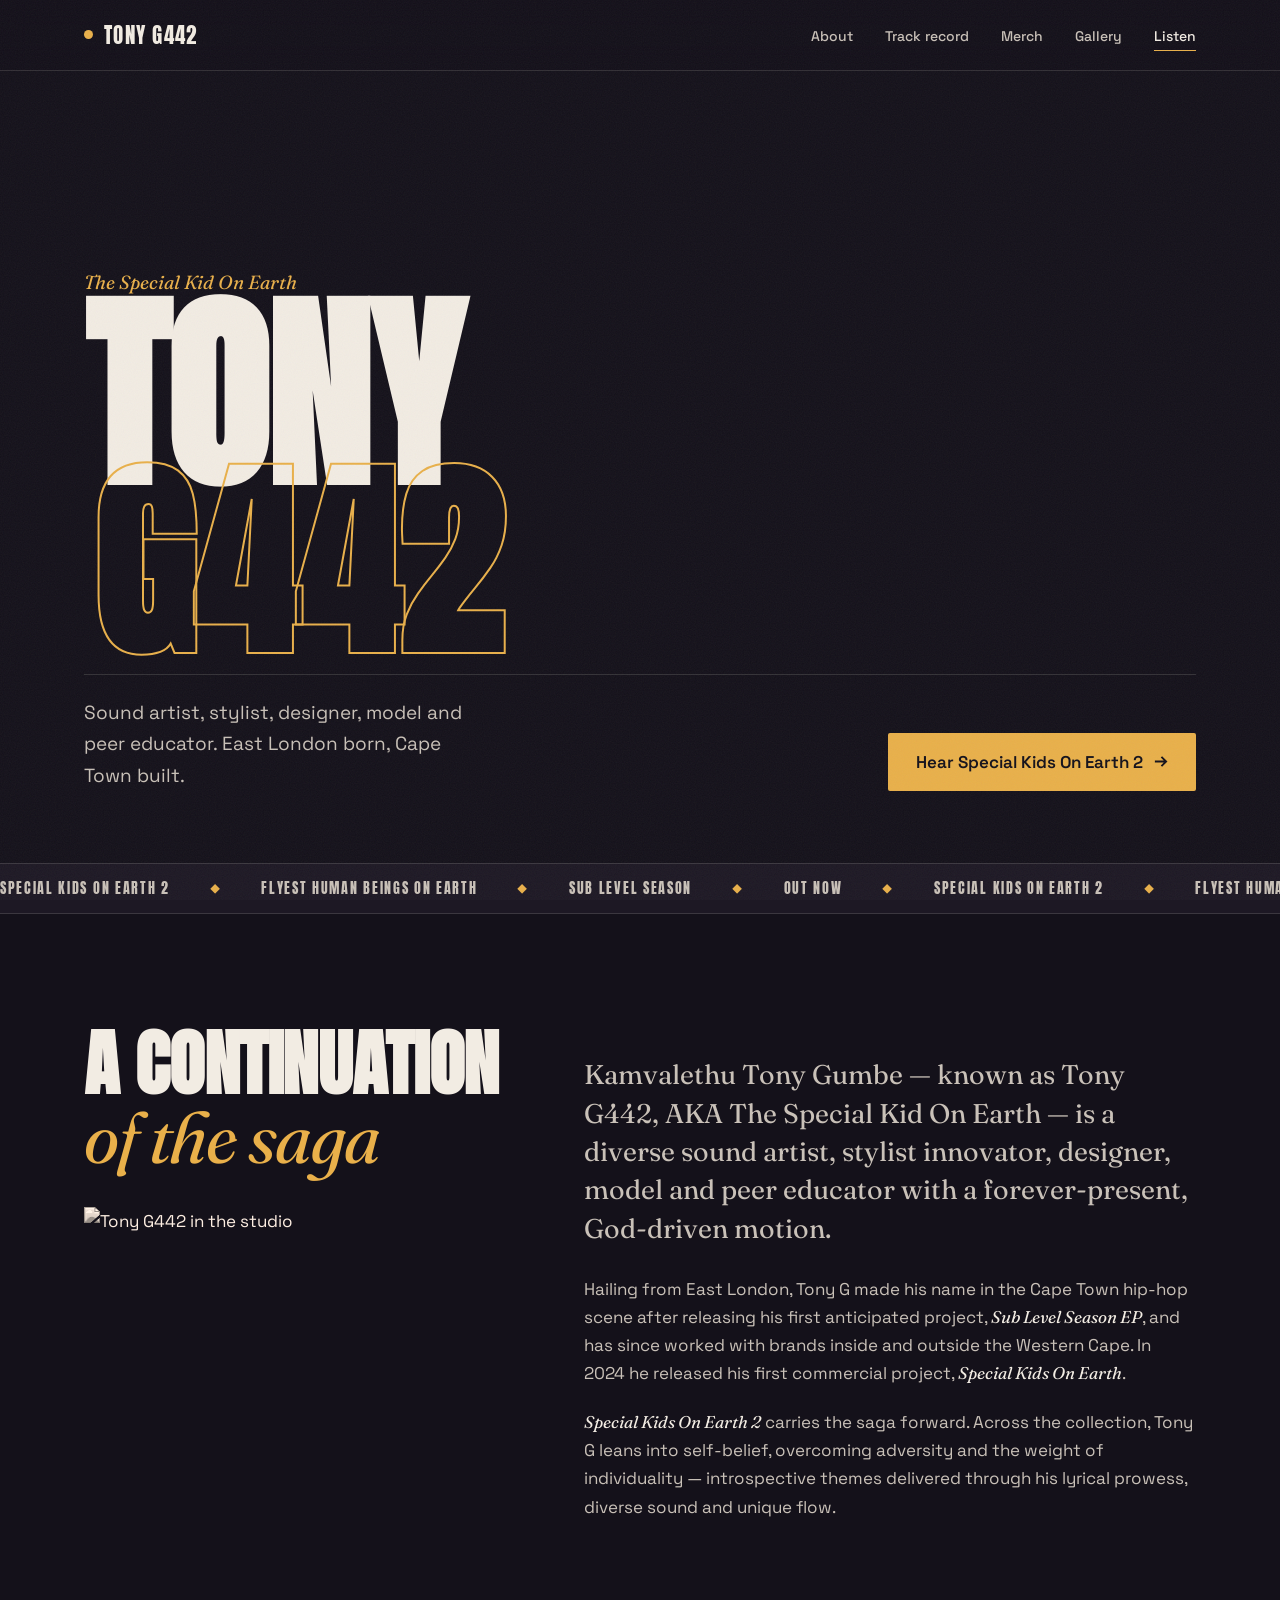
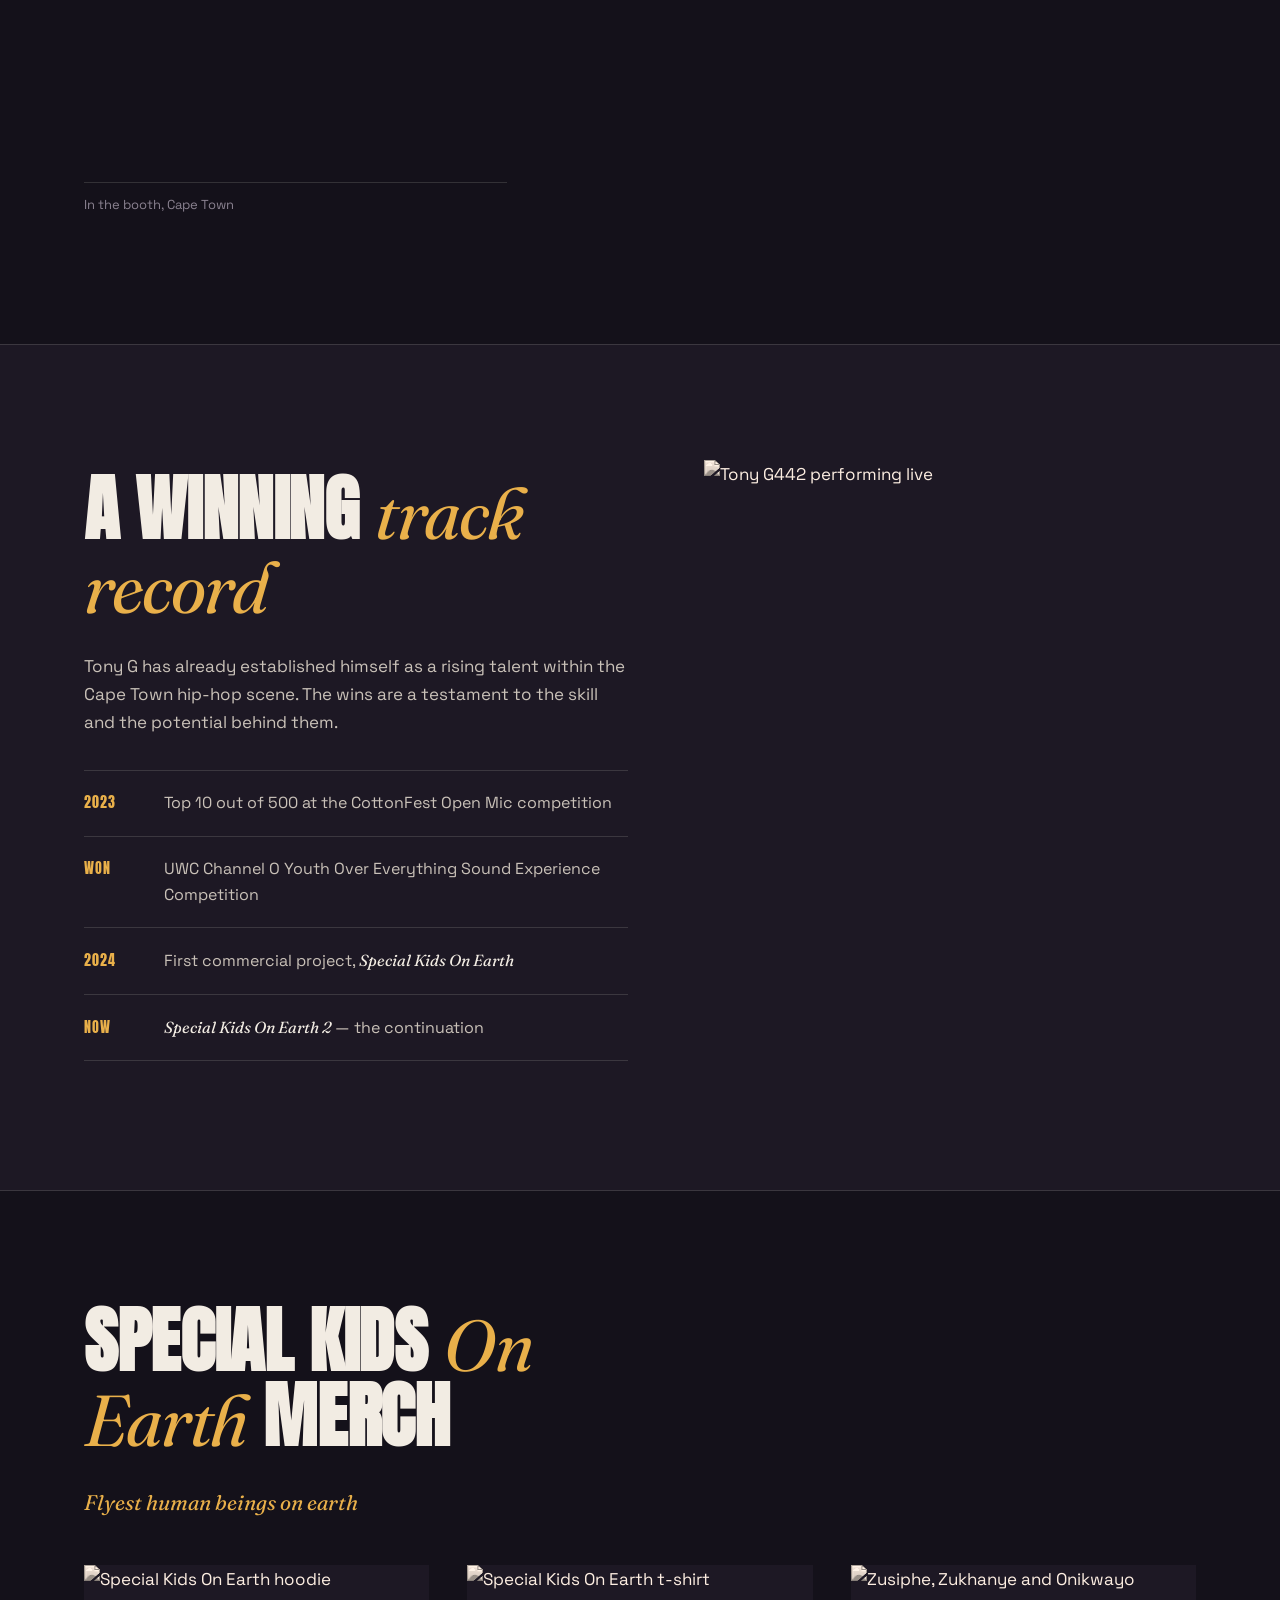
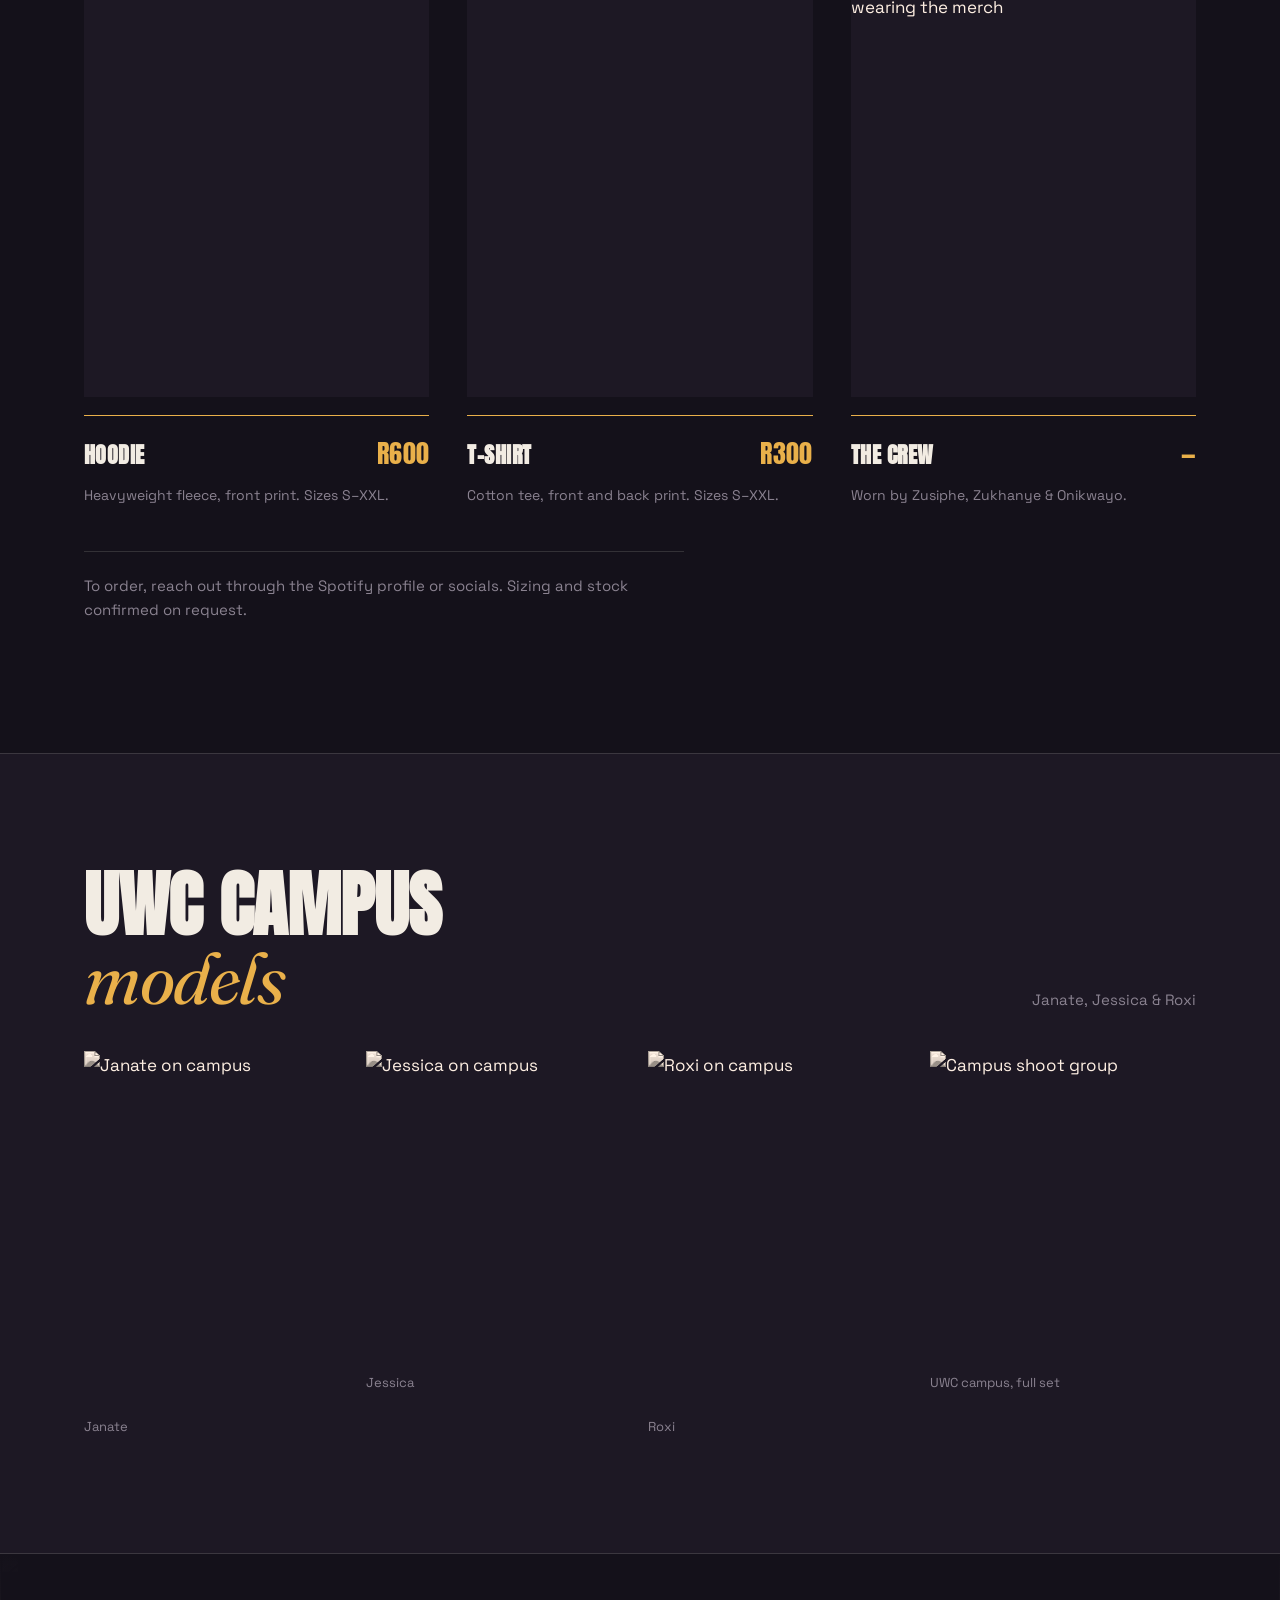
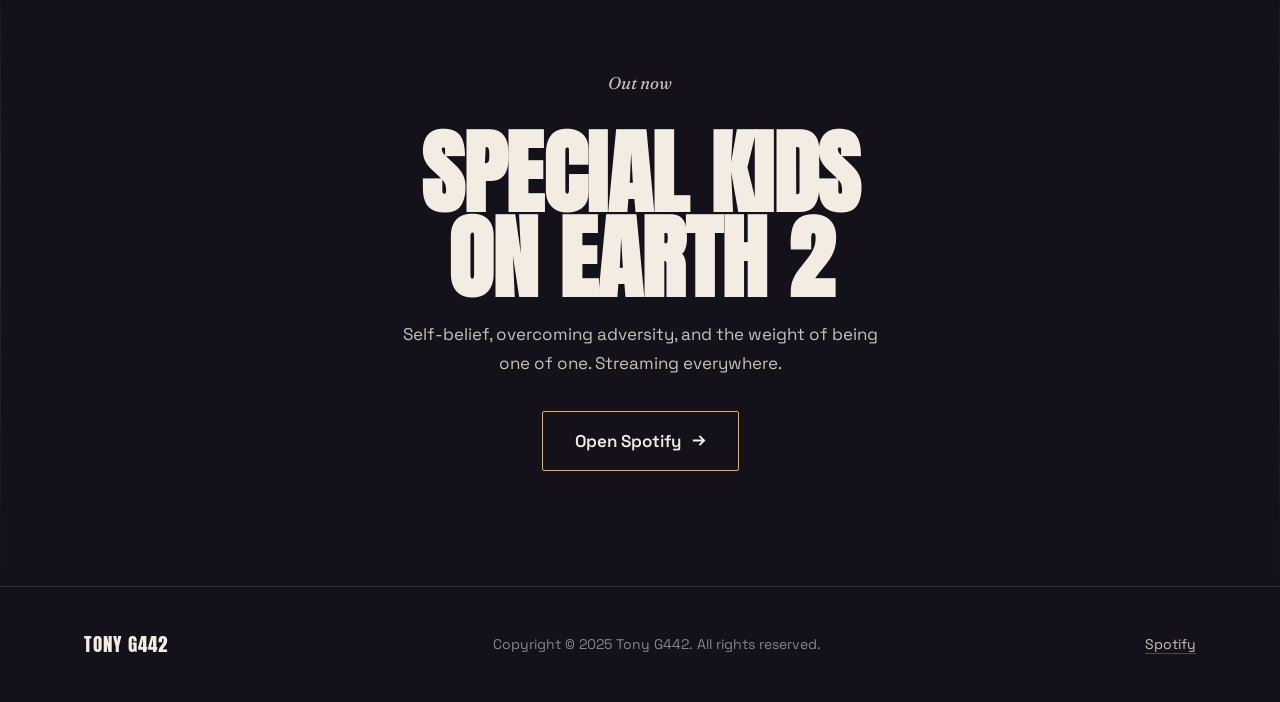
==== tony-g442-v2.html @ f541ff39 "first-version" ====
<!DOCTYPE html>
<html lang="en">
<head>
<meta charset="utf-8">
<meta name="viewport" content="width=device-width, initial-scale=1">
<title>Tony G442 — The Special Kid On Earth</title>
<meta name="description" content="Kamvalethu Tony Gumbe, known as Tony G442, is a South African sound artist, stylist, designer, model and peer educator. Special Kids On Earth 2 is out now.">
<meta property="og:title" content="Tony G442">
<meta property="og:type" content="website">
<meta property="og:description" content="South African rising star Tony G442 drops Special Kids On Earth 2 — the continuation of the saga.">

<link rel="preconnect" href="https://fonts.googleapis.com">
<link rel="preconnect" href="https://fonts.gstatic.com" crossorigin>
<link href="https://fonts.googleapis.com/css2?family=Anton&family=Fraunces:opsz,wght@9..144,400;9..144,600&family=Space+Grotesk:wght@400;500;600&display=swap" rel="stylesheet">

<style>
/* ============================================================
   1. TOKENS
   ============================================================ */
:root{
  /* base */
  --void:      #14111A;   /* deep plum-black ground */
  --void-2:    #1D1824;   /* raised panel */
  --bone:      #F2ECE3;   /* warm paper */
  --bone-dim:  #C9C1B8;
  --mute:      #8A8290;

  /* accents */
  --amber:     #E9B04A;   /* primary signal */
  --ultra:     #3A4FE8;   /* secondary, used sparingly */
  --ember:     #E4533C;

  --display: "Anton", "Arial Narrow", sans-serif;
  --serif:   "Fraunces", Georgia, serif;
  --body:    "Space Grotesk", "Helvetica Neue", Arial, sans-serif;

  --gutter: clamp(20px, 5vw, 80px);
  --max: 1240px;
  --rule: 1px solid rgba(242,236,227,.14);
}

*,*::before,*::after{ box-sizing:border-box; }

html{ scroll-behavior:smooth; }
@media (prefers-reduced-motion: reduce){
  html{ scroll-behavior:auto; }
  *{ animation:none !important; transition:none !important; }
}

body{
  margin:0;
  background:var(--void);
  color:var(--bone);
  font-family:var(--body);
  font-size:17px;
  line-height:1.65;
  -webkit-font-smoothing:antialiased;
  overflow-x:hidden;
}

img{ max-width:100%; display:block; }
a{ color:inherit; }

:focus-visible{
  outline:2px solid var(--amber);
  outline-offset:4px;
}

.wrap{
  width:100%;
  max-width:var(--max);
  margin-inline:auto;
  padding-inline:var(--gutter);
}

.skip{
  position:absolute; left:-9999px;
  background:var(--amber); color:var(--void);
  padding:12px 18px; z-index:400; font-weight:600;
}
.skip:focus{ left:14px; top:14px; }

/* film grain — the one texture that carries the whole mood */
body::after{
  content:"";
  position:fixed; inset:0; z-index:500;
  pointer-events:none;
  opacity:.055;
  background-image:url("data:image/svg+xml;utf8,<svg xmlns='http://www.w3.org/2000/svg' width='160' height='160'><filter id='n'><feTurbulence type='fractalNoise' baseFrequency='.85' numOctaves='3'/></filter><rect width='160' height='160' filter='url(%23n)'/></svg>");
}

/* shared image treatment: duotone-ish, keeps random placeholders cohesive */
.tone{
  filter:grayscale(1) contrast(1.12) brightness(.92) sepia(.22) hue-rotate(345deg) saturate(1.25);
  transition:filter .5s ease;
}
.tone:hover{ filter:grayscale(.15) contrast(1.05) brightness(1); }

/* ============================================================
   2. NAV
   ============================================================ */
.nav{
  position:sticky; top:0; z-index:200;
  background:rgba(20,17,26,.82);
  backdrop-filter:blur(14px);
  border-bottom:var(--rule);
}
.nav__inner{
  display:flex; align-items:center; justify-content:space-between;
  gap:16px; min-height:70px;
}
.nav__mark{
  font-family:var(--display);
  font-size:21px;
  letter-spacing:.06em;
  text-decoration:none;
  display:flex; align-items:center; gap:11px;
}
.nav__dot{
  width:9px; height:9px; border-radius:50%;
  background:var(--amber); flex:none;
}
.nav__links{
  display:flex; gap:32px;
  list-style:none; margin:0; padding:0;
}
.nav__links a{
  text-decoration:none;
  font-size:14px; font-weight:500;
  color:var(--bone-dim);
  padding:6px 0;
  position:relative;
  transition:color .25s ease;
}
.nav__links a::after{
  content:""; position:absolute; left:0; right:100%; bottom:0;
  height:1px; background:var(--amber);
  transition:right .3s ease;
}
.nav__links a:hover{ color:var(--bone); }
.nav__links a:hover::after,
.nav__links a[aria-current="true"]::after{ right:0; }
.nav__links a[aria-current="true"]{ color:var(--bone); }

.nav__toggle{
  display:none;
  background:none; border:1px solid rgba(242,236,227,.3);
  color:var(--bone); font:inherit; font-size:13px; font-weight:600;
  padding:8px 15px; cursor:pointer; border-radius:2px;
}

@media (max-width:820px){
  .nav__toggle{ display:block; }
  .nav__links{
    position:absolute; inset:100% 0 auto 0;
    flex-direction:column; gap:0;
    background:var(--void);
    border-bottom:var(--rule);
    padding:6px var(--gutter) 22px;
  }
  .nav__links[hidden]{ display:none; }
  .nav__links a{
    display:block; padding:14px 0; font-size:18px;
    border-bottom:var(--rule);
  }
  .nav__links a::after{ display:none; }
}

/* ============================================================
   3. HERO
   ============================================================ */
.hero{
  position:relative;
  min-height:clamp(560px, 88vh, 900px);
  display:flex; align-items:flex-end;
  padding-bottom:clamp(40px,6vw,72px);
  overflow:hidden;
}
.hero__bg{
  position:absolute; inset:0;
  z-index:0;
}
.hero__bg img{
  width:100%; height:100%; object-fit:cover;
  object-position:center 30%;
}
.hero__bg::after{
  content:"";
  position:absolute; inset:0;
  background:
    linear-gradient(to top, var(--void) 4%, rgba(20,17,26,.62) 45%, rgba(20,17,26,.35) 100%),
    linear-gradient(to right, rgba(20,17,26,.75), transparent 62%);
}
.hero__inner{ position:relative; z-index:1; width:100%; }

.hero__eyebrow{
  font-family:var(--serif);
  font-style:italic;
  font-size:clamp(15px,1.7vw,19px);
  color:var(--amber);
  margin:0 0 14px;
}
.hero__name{
  font-family:var(--display);
  font-size:clamp(70px, 17vw, 210px);
  line-height:.8;
  letter-spacing:-.01em;
  margin:0 0 26px;
  text-transform:uppercase;
}
.hero__name .l1{ display:block; }
.hero__name .l2{
  display:block;
  margin-left:.04em;
  -webkit-text-stroke:2px var(--amber);
  color:transparent;
}
.hero__foot{
  display:flex; flex-wrap:wrap;
  align-items:flex-end; justify-content:space-between;
  gap:26px 40px;
  border-top:var(--rule);
  padding-top:22px;
}
.hero__tag{
  margin:0;
  max-width:34ch;
  font-size:clamp(16px,1.8vw,19px);
  color:var(--bone-dim);
}
.hero__cta{
  display:inline-flex; align-items:center; gap:10px;
  background:var(--amber); color:var(--void);
  font-weight:600; text-decoration:none;
  padding:15px 28px; border-radius:2px;
  flex:none;
  transition:background .25s ease, transform .25s ease;
}
.hero__cta:hover{ background:var(--bone); transform:translateY(-2px); }
.hero__cta svg{ width:15px; height:15px; }

/* ticker */
.ticker{
  border-block:var(--rule);
  background:var(--void-2);
  overflow:hidden; white-space:nowrap;
}
.ticker__track{
  display:inline-flex; gap:40px;
  padding:13px 0;
  font-family:var(--display);
  font-size:14px; letter-spacing:.12em;
  color:var(--bone-dim);
  animation:slide 34s linear infinite;
}
.ticker__track i{ color:var(--amber); font-style:normal; }
@keyframes slide{ from{transform:translateX(0)} to{transform:translateX(-50%)} }

/* ============================================================
   4. SECTION FURNITURE
   ============================================================ */
section{ padding-block:clamp(66px,9vw,124px); position:relative; }

.h2{
  font-family:var(--display);
  font-size:clamp(34px,6vw,72px);
  line-height:.96;
  letter-spacing:-.005em;
  text-transform:uppercase;
  margin:0 0 30px;
  max-width:14ch;
}
.h2 em{
  font-family:var(--serif);
  font-style:italic;
  font-weight:400;
  text-transform:none;
  letter-spacing:-.02em;
  color:var(--amber);
}
p{ max-width:64ch; }
.lede{
  font-family:var(--serif);
  font-size:clamp(20px,2.4vw,27px);
  line-height:1.42;
  color:var(--bone);
}

/* ============================================================
   5. ABOUT
   ============================================================ */
.bio__grid{
  display:grid;
  grid-template-columns:minmax(0,.9fr) minmax(0,1.3fr);
  gap:clamp(28px,6vw,86px);
  align-items:start;
}
.bio__body p{ color:var(--bone-dim); }
.bio__body p + p{ margin-top:1.25em; }
.bio__body em{ font-family:var(--serif); font-style:italic; color:var(--bone); }
.bio__side img{
  aspect-ratio:3/4; object-fit:cover;
  margin-top:34px;
}
.bio__cap{
  font-size:13px; color:var(--mute);
  padding-top:11px; border-top:var(--rule); margin-top:11px;
}
@media (max-width:880px){ .bio__grid{ grid-template-columns:1fr; } }

/* ============================================================
   6. TRACK RECORD
   ============================================================ */
.record{ background:var(--void-2); border-block:var(--rule); }
.record__grid{
  display:grid;
  grid-template-columns:1.05fr .95fr;
  gap:clamp(30px,6vw,76px);
  align-items:center;
}
.record__list{
  list-style:none; margin:34px 0 0; padding:0;
}
.record__list li{
  display:grid;
  grid-template-columns:auto 1fr;
  gap:22px;
  padding:19px 0;
  border-top:var(--rule);
  align-items:baseline;
}
.record__list li:last-child{ border-bottom:var(--rule); }
.record__yr{
  font-family:var(--display);
  font-size:14px; letter-spacing:.08em;
  color:var(--amber);
  min-width:58px;
}
.record__what{ font-size:16px; color:var(--bone-dim); }
.record__what em{ font-family:var(--serif); font-style:italic; color:var(--bone); }
.record__img img{ aspect-ratio:4/5; object-fit:cover; }
@media (max-width:880px){ .record__grid{ grid-template-columns:1fr; } }

/* ============================================================
   7. MERCH
   ============================================================ */
.merch__head{ margin-bottom:46px; }
.merch__sub{
  font-family:var(--serif); font-style:italic;
  font-size:clamp(17px,2vw,21px);
  color:var(--amber); margin:0;
}
.merch__grid{
  display:grid;
  grid-template-columns:repeat(auto-fit,minmax(280px,1fr));
  gap:clamp(20px,3vw,40px);
}
.merch__card{ display:flex; flex-direction:column; }
.merch__shot{
  position:relative; overflow:hidden;
  background:var(--void-2);
}
.merch__shot img{
  aspect-ratio:4/5; object-fit:cover;
  cursor:zoom-in;
  transition:transform .7s cubic-bezier(.2,.7,.3,1), filter .5s ease;
}
.merch__shot:hover img{ transform:scale(1.04); }
.merch__row{
  display:flex; align-items:baseline; justify-content:space-between;
  gap:16px;
  border-top:1px solid var(--amber);
  padding-top:16px; margin-top:18px;
}
.merch__row h3{
  font-family:var(--display);
  font-size:22px; letter-spacing:.02em;
  text-transform:uppercase;
  margin:0;
}
.price{
  font-family:var(--display);
  font-size:26px; color:var(--amber);
  letter-spacing:.01em;
}
.merch__meta{ margin:9px 0 0; font-size:14px; color:var(--mute); }
.merch__note{
  margin-top:44px; padding-top:22px;
  border-top:var(--rule);
  font-size:15px; color:var(--mute);
  max-width:60ch;
}

/* ============================================================
   8. GALLERY
   ============================================================ */
.faces{ background:var(--void-2); border-block:var(--rule); }
.faces__head{
  display:flex; flex-wrap:wrap; gap:14px 36px;
  align-items:flex-end; justify-content:space-between;
  margin-bottom:38px;
}
.faces__head .h2{ margin:0; }
.faces__head p{ margin:0; color:var(--mute); font-size:15px; }
.faces__grid{
  display:grid;
  grid-template-columns:repeat(auto-fit,minmax(230px,1fr));
  gap:16px;
}
.faces__grid figure{ margin:0; position:relative; overflow:hidden; }
.faces__grid img{
  aspect-ratio:3/4; object-fit:cover; cursor:zoom-in;
  transition:transform .7s cubic-bezier(.2,.7,.3,1), filter .5s ease;
}
.faces__grid figure:hover img{ transform:scale(1.04); }
.faces__grid figcaption{
  font-size:13px; color:var(--mute);
  padding-top:11px;
}
.faces__grid figure:nth-child(even) img{ aspect-ratio:3/3.5; }

/* ============================================================
   9. LISTEN
   ============================================================ */
.listen{ text-align:center; position:relative; overflow:hidden; }
.listen__bg{ position:absolute; inset:0; z-index:0; }
.listen__bg img{ width:100%; height:100%; object-fit:cover; }
.listen__bg::after{
  content:""; position:absolute; inset:0;
  background:linear-gradient(to bottom, var(--void) 0%, rgba(20,17,26,.86) 40%, var(--void) 100%);
}
.listen .wrap{ position:relative; z-index:1; }
.listen__kicker{
  font-family:var(--serif); font-style:italic;
  color:var(--amber); margin:0 0 12px;
}
.listen h2{
  font-family:var(--display);
  font-size:clamp(36px,7.5vw,92px);
  line-height:.92;
  text-transform:uppercase;
  letter-spacing:-.005em;
  margin:0 0 20px;
}
.listen p{ margin:0 auto 34px; max-width:44ch; color:var(--bone-dim); }
.btn{
  display:inline-flex; align-items:center; gap:10px;
  background:transparent; color:var(--bone);
  border:1px solid var(--amber);
  font-weight:600; text-decoration:none;
  padding:15px 32px; border-radius:2px;
  transition:background .25s ease, color .25s ease;
}
.btn:hover{ background:var(--amber); color:var(--void); }
.btn svg{ width:15px; height:15px; }

/* ============================================================
   10. FOOTER
   ============================================================ */
.foot{
  border-top:var(--rule);
  padding-block:42px;
  font-size:14px; color:var(--mute);
}
.foot__inner{
  display:flex; flex-wrap:wrap; gap:16px 36px;
  justify-content:space-between; align-items:center;
}
.foot__mark{ font-family:var(--display); color:var(--bone); font-size:19px; letter-spacing:.06em; }
.foot a{ color:var(--bone-dim); text-decoration:none; border-bottom:1px solid rgba(242,236,227,.25); }
.foot a:hover{ color:var(--amber); border-bottom-color:var(--amber); }

/* ============================================================
   11. LIGHTBOX
   ============================================================ */
.lb{
  position:fixed; inset:0; z-index:600;
  background:rgba(20,17,26,.96);
  display:flex; align-items:center; justify-content:center;
  padding:26px;
}
.lb[hidden]{ display:none; }
.lb img{
  max-width:min(1000px,94vw); max-height:86vh;
  width:auto; object-fit:contain;
}
.lb__close{
  position:absolute; top:20px; right:20px;
  background:none; border:1px solid rgba(242,236,227,.4);
  color:var(--bone); font:inherit; font-size:13px; font-weight:600;
  padding:9px 16px; cursor:pointer; border-radius:2px;
}
.lb__close:hover{ background:var(--amber); color:var(--void); border-color:var(--amber); }
</style>
</head>

<body>
<a class="skip" href="#main">Skip to content</a>

<!-- ============ NAV ============ -->
<header class="nav">
  <div class="wrap nav__inner">
    <a class="nav__mark" href="#top"><span class="nav__dot"></span>TONY G442</a>
    <button class="nav__toggle" id="navToggle" aria-expanded="false" aria-controls="navLinks">Menu</button>
    <nav aria-label="Main">
      <ul class="nav__links" id="navLinks">
        <li><a href="#about">About</a></li>
        <li><a href="#record">Track record</a></li>
        <li><a href="#merch">Merch</a></li>
        <li><a href="#faces">Gallery</a></li>
        <li><a href="#listen">Listen</a></li>
      </ul>
    </nav>
  </div>
</header>

<main id="main">

  <!-- ============ HERO ============ -->
  <section class="hero" id="top">
    <!-- REPLACE: wide hero portrait of Tony G442, shot from waist up, ideally 2000px+ wide -->
    <div class="hero__bg">
      <img class="tone" src="https://picsum.photos/seed/tonyg-hero/2000/1300" alt="">
    </div>

    <div class="wrap hero__inner">
      <p class="hero__eyebrow">The Special Kid On Earth</p>
      <h1 class="hero__name">
        <span class="l1">Tony</span>
        <span class="l2">G442</span>
      </h1>
      <div class="hero__foot">
        <p class="hero__tag">Sound artist, stylist, designer, model and peer educator. East London born, Cape Town built.</p>
        <a class="hero__cta" href="#listen">
          Hear Special Kids On Earth 2
          <svg viewBox="0 0 16 16" fill="none" stroke="currentColor" stroke-width="2" aria-hidden="true"><path d="M2 8h12M9 3l5 5-5 5"/></svg>
        </a>
      </div>
    </div>
  </section>

  <div class="ticker" aria-hidden="true">
    <div class="ticker__track">
      <span>SPECIAL KIDS ON EARTH 2</span><i>◆</i>
      <span>FLYEST HUMAN BEINGS ON EARTH</span><i>◆</i>
      <span>SUB LEVEL SEASON</span><i>◆</i>
      <span>OUT NOW</span><i>◆</i>
      <span>SPECIAL KIDS ON EARTH 2</span><i>◆</i>
      <span>FLYEST HUMAN BEINGS ON EARTH</span><i>◆</i>
      <span>SUB LEVEL SEASON</span><i>◆</i>
      <span>OUT NOW</span><i>◆</i>
    </div>
  </div>

  <!-- ============ ABOUT ============ -->
  <section id="about">
    <div class="wrap bio__grid">
      <div>
        <h2 class="h2">A continuation <em>of the saga</em></h2>
        <!-- REPLACE: candid / studio shot, portrait orientation -->
        <div class="bio__side">
          <img class="tone" src="https://picsum.photos/seed/tonyg-studio/900/1200" alt="Tony G442 in the studio">
          <p class="bio__cap">In the booth, Cape Town</p>
        </div>
      </div>

      <div class="bio__body">
        <p class="lede">Kamvalethu Tony Gumbe — known as Tony G442, AKA The Special Kid On Earth — is a diverse sound artist, stylist innovator, designer, model and peer educator with a forever-present, God-driven motion.</p>
        <p>Hailing from East London, Tony G made his name in the Cape Town hip-hop scene after releasing his first anticipated project, <em>Sub Level Season EP</em>, and has since worked with brands inside and outside the Western Cape. In 2024 he released his first commercial project, <em>Special Kids On Earth</em>.</p>
        <p><em>Special Kids On Earth 2</em> carries the saga forward. Across the collection, Tony G leans into self-belief, overcoming adversity and the weight of individuality — introspective themes delivered through his lyrical prowess, diverse sound and unique flow.</p>
      </div>
    </div>
  </section>

  <!-- ============ TRACK RECORD ============ -->
  <section class="record" id="record">
    <div class="wrap record__grid">
      <div>
        <h2 class="h2">A winning <em>track record</em></h2>
        <p style="color:var(--bone-dim)">Tony G has already established himself as a rising talent within the Cape Town hip-hop scene. The wins are a testament to the skill and the potential behind them.</p>
        <ul class="record__list">
          <li><span class="record__yr">2023</span><span class="record__what">Top 10 out of 500 at the CottonFest Open Mic competition</span></li>
          <li><span class="record__yr">WON</span><span class="record__what">UWC Channel O Youth Over Everything Sound Experience Competition</span></li>
          <li><span class="record__yr">2024</span><span class="record__what">First commercial project, <em>Special Kids On Earth</em></span></li>
          <li><span class="record__yr">NOW</span><span class="record__what"><em>Special Kids On Earth 2</em> — the continuation</span></li>
        </ul>
      </div>
      <!-- REPLACE: live performance photo, stage lighting -->
      <div class="record__img">
        <img class="tone" src="https://picsum.photos/seed/tonyg-live/1000/1250" alt="Tony G442 performing live">
      </div>
    </div>
  </section>

  <!-- ============ MERCH ============ -->
  <section id="merch">
    <div class="wrap">
      <div class="merch__head">
        <h2 class="h2">Special Kids <em>On Earth</em> merch</h2>
        <p class="merch__sub">Flyest human beings on earth</p>
      </div>

      <div class="merch__grid">
        <article class="merch__card">
          <!-- REPLACE: hoodie product shot -->
          <div class="merch__shot"><img class="tone" src="https://picsum.photos/seed/skoe-hoodie/900/1125" alt="Special Kids On Earth hoodie" data-zoom></div>
          <div class="merch__row"><h3>Hoodie</h3><span class="price">R600</span></div>
          <p class="merch__meta">Heavyweight fleece, front print. Sizes S–XXL.</p>
        </article>

        <article class="merch__card">
          <!-- REPLACE: t-shirt product shot -->
          <div class="merch__shot"><img class="tone" src="https://picsum.photos/seed/skoe-tee/900/1125" alt="Special Kids On Earth t-shirt" data-zoom></div>
          <div class="merch__row"><h3>T-shirt</h3><span class="price">R300</span></div>
          <p class="merch__meta">Cotton tee, front and back print. Sizes S–XXL.</p>
        </article>

        <article class="merch__card">
          <!-- REPLACE: group shot of the merch being worn -->
          <div class="merch__shot"><img class="tone" src="https://picsum.photos/seed/skoe-crew/900/1125" alt="Zusiphe, Zukhanye and Onikwayo wearing the merch" data-zoom></div>
          <div class="merch__row"><h3>The crew</h3><span class="price">—</span></div>
          <p class="merch__meta">Worn by Zusiphe, Zukhanye &amp; Onikwayo.</p>
        </article>
      </div>

      <p class="merch__note">To order, reach out through the Spotify profile or socials. Sizing and stock confirmed on request.</p>
    </div>
  </section>

  <!-- ============ GALLERY ============ -->
  <section class="faces" id="faces">
    <div class="wrap">
      <div class="faces__head">
        <h2 class="h2">UWC campus <em>models</em></h2>
        <p>Janate, Jessica &amp; Roxi</p>
      </div>
      <div class="faces__grid">
        <!-- REPLACE ALL: campus shoot photos -->
        <figure><img class="tone" src="https://picsum.photos/seed/uwc-janate/800/1066" alt="Janate on campus" data-zoom><figcaption>Janate</figcaption></figure>
        <figure><img class="tone" src="https://picsum.photos/seed/uwc-jessica/800/1000" alt="Jessica on campus" data-zoom><figcaption>Jessica</figcaption></figure>
        <figure><img class="tone" src="https://picsum.photos/seed/uwc-roxi/800/1066" alt="Roxi on campus" data-zoom><figcaption>Roxi</figcaption></figure>
        <figure><img class="tone" src="https://picsum.photos/seed/uwc-crew/800/1000" alt="Campus shoot group" data-zoom><figcaption>UWC campus, full set</figcaption></figure>
      </div>
    </div>
  </section>

  <!-- ============ LISTEN ============ -->
  <section class="listen" id="listen">
    <!-- REPLACE: album artwork or a wide atmospheric shot -->
    <div class="listen__bg"><img class="tone" src="https://picsum.photos/seed/skoe2-art/2000/1100" alt=""></div>
    <div class="wrap">
      <p class="listen__kicker">Out now</p>
      <h2>Special Kids<br>On Earth 2</h2>
      <p>Self-belief, overcoming adversity, and the weight of being one of one. Streaming everywhere.</p>
      <a class="btn" href="https://open.spotify.com/artist/3IseNZ1znsQ4PcBPBLWTkR" target="_blank" rel="noopener">
        Open Spotify
        <svg viewBox="0 0 16 16" fill="none" stroke="currentColor" stroke-width="2" aria-hidden="true"><path d="M2 8h12M9 3l5 5-5 5"/></svg>
      </a>
    </div>
  </section>

</main>

<footer class="foot">
  <div class="wrap foot__inner">
    <span class="foot__mark">TONY G442</span>
    <span>Copyright &copy; 2025 Tony G442. All rights reserved.</span>
    <span><a href="https://open.spotify.com/artist/3IseNZ1znsQ4PcBPBLWTkR" target="_blank" rel="noopener">Spotify</a></span>
  </div>
</footer>

<!-- ============ LIGHTBOX ============ -->
<div class="lb" id="lightbox" hidden role="dialog" aria-modal="true" aria-label="Enlarged image">
  <button class="lb__close" id="lbClose">Close</button>
  <img id="lbImg" src="" alt="">
</div>

<script>
(function () {
  "use strict";

  /* ---------- mobile nav ---------- */
  var toggle = document.getElementById("navToggle");
  var links  = document.getElementById("navLinks");

  function isMobile(){ return window.matchMedia("(max-width: 820px)").matches; }

  function setNav(open){
    links.hidden = !open;
    toggle.setAttribute("aria-expanded", String(open));
    toggle.textContent = open ? "Close" : "Menu";
  }

  function syncNav(){
    if (isMobile()) { setNav(false); }
    else { links.hidden = false; toggle.setAttribute("aria-expanded","false"); }
  }

  toggle.addEventListener("click", function(){ setNav(links.hidden); });
  links.addEventListener("click", function(e){
    if (e.target.tagName === "A" && isMobile()) { setNav(false); }
  });
  window.addEventListener("resize", syncNav);
  syncNav();

  /* ---------- scroll spy ---------- */
  var navAnchors = {};
  links.querySelectorAll("a").forEach(function(a){
    navAnchors[a.getAttribute("href").slice(1)] = a;
  });

  if ("IntersectionObserver" in window) {
    var spy = new IntersectionObserver(function(entries){
      entries.forEach(function(entry){
        var a = navAnchors[entry.target.id];
        if (!a || !entry.isIntersecting) return;
        for (var k in navAnchors) { navAnchors[k].removeAttribute("aria-current"); }
        a.setAttribute("aria-current","true");
      });
    }, { rootMargin: "-45% 0px -50% 0px" });

    document.querySelectorAll("section[id]").forEach(function(s){ spy.observe(s); });
  }

  /* ---------- hero parallax (subtle, opt-out on reduced motion) ---------- */
  var heroImg = document.querySelector(".hero__bg img");
  var reduce = window.matchMedia("(prefers-reduced-motion: reduce)").matches;

  if (heroImg && !reduce) {
    var ticking = false;
    window.addEventListener("scroll", function(){
      if (ticking) return;
      ticking = true;
      requestAnimationFrame(function(){
        var y = Math.min(window.scrollY, 700);
        heroImg.style.transform = "translateY(" + (y * 0.16) + "px) scale(1.06)";
        ticking = false;
      });
    }, { passive: true });
  }

  /* ---------- lightbox ---------- */
  var lb = document.getElementById("lightbox");
  var lbImg = document.getElementById("lbImg");
  var lbClose = document.getElementById("lbClose");
  var lastFocus = null;

  function openLb(src, alt){
    lastFocus = document.activeElement;
    lbImg.src = src;
    lbImg.alt = alt || "";
    lb.hidden = false;
    lbClose.focus();
    document.body.style.overflow = "hidden";
  }

  function closeLb(){
    lb.hidden = true;
    lbImg.src = "";
    document.body.style.overflow = "";
    if (lastFocus) { lastFocus.focus(); }
  }

  document.querySelectorAll("img[data-zoom]").forEach(function(img){
    img.addEventListener("click", function(){ openLb(img.currentSrc || img.src, img.alt); });
  });

  lbClose.addEventListener("click", closeLb);
  lb.addEventListener("click", function(e){ if (e.target === lb) closeLb(); });
  document.addEventListener("keydown", function(e){
    if (e.key === "Escape" && !lb.hidden) closeLb();
  });
})();
</script>
</body>
</html>
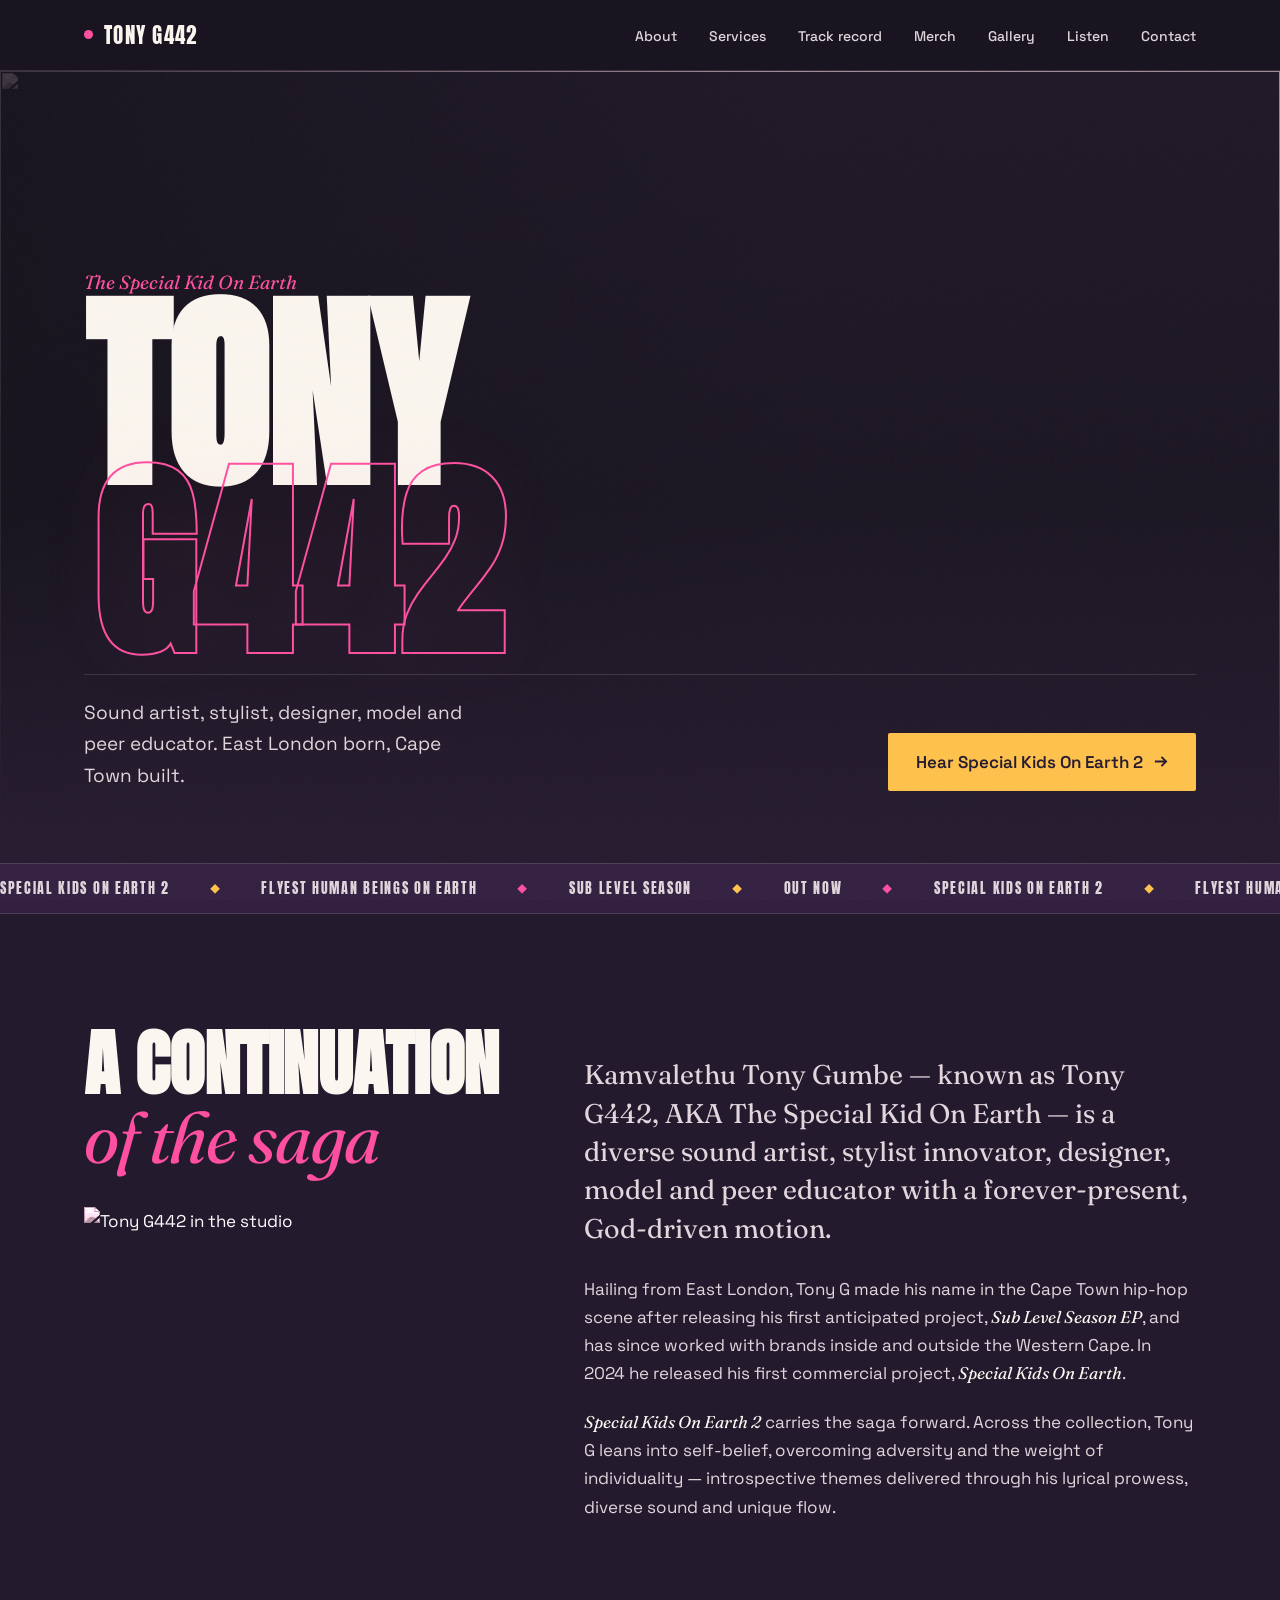
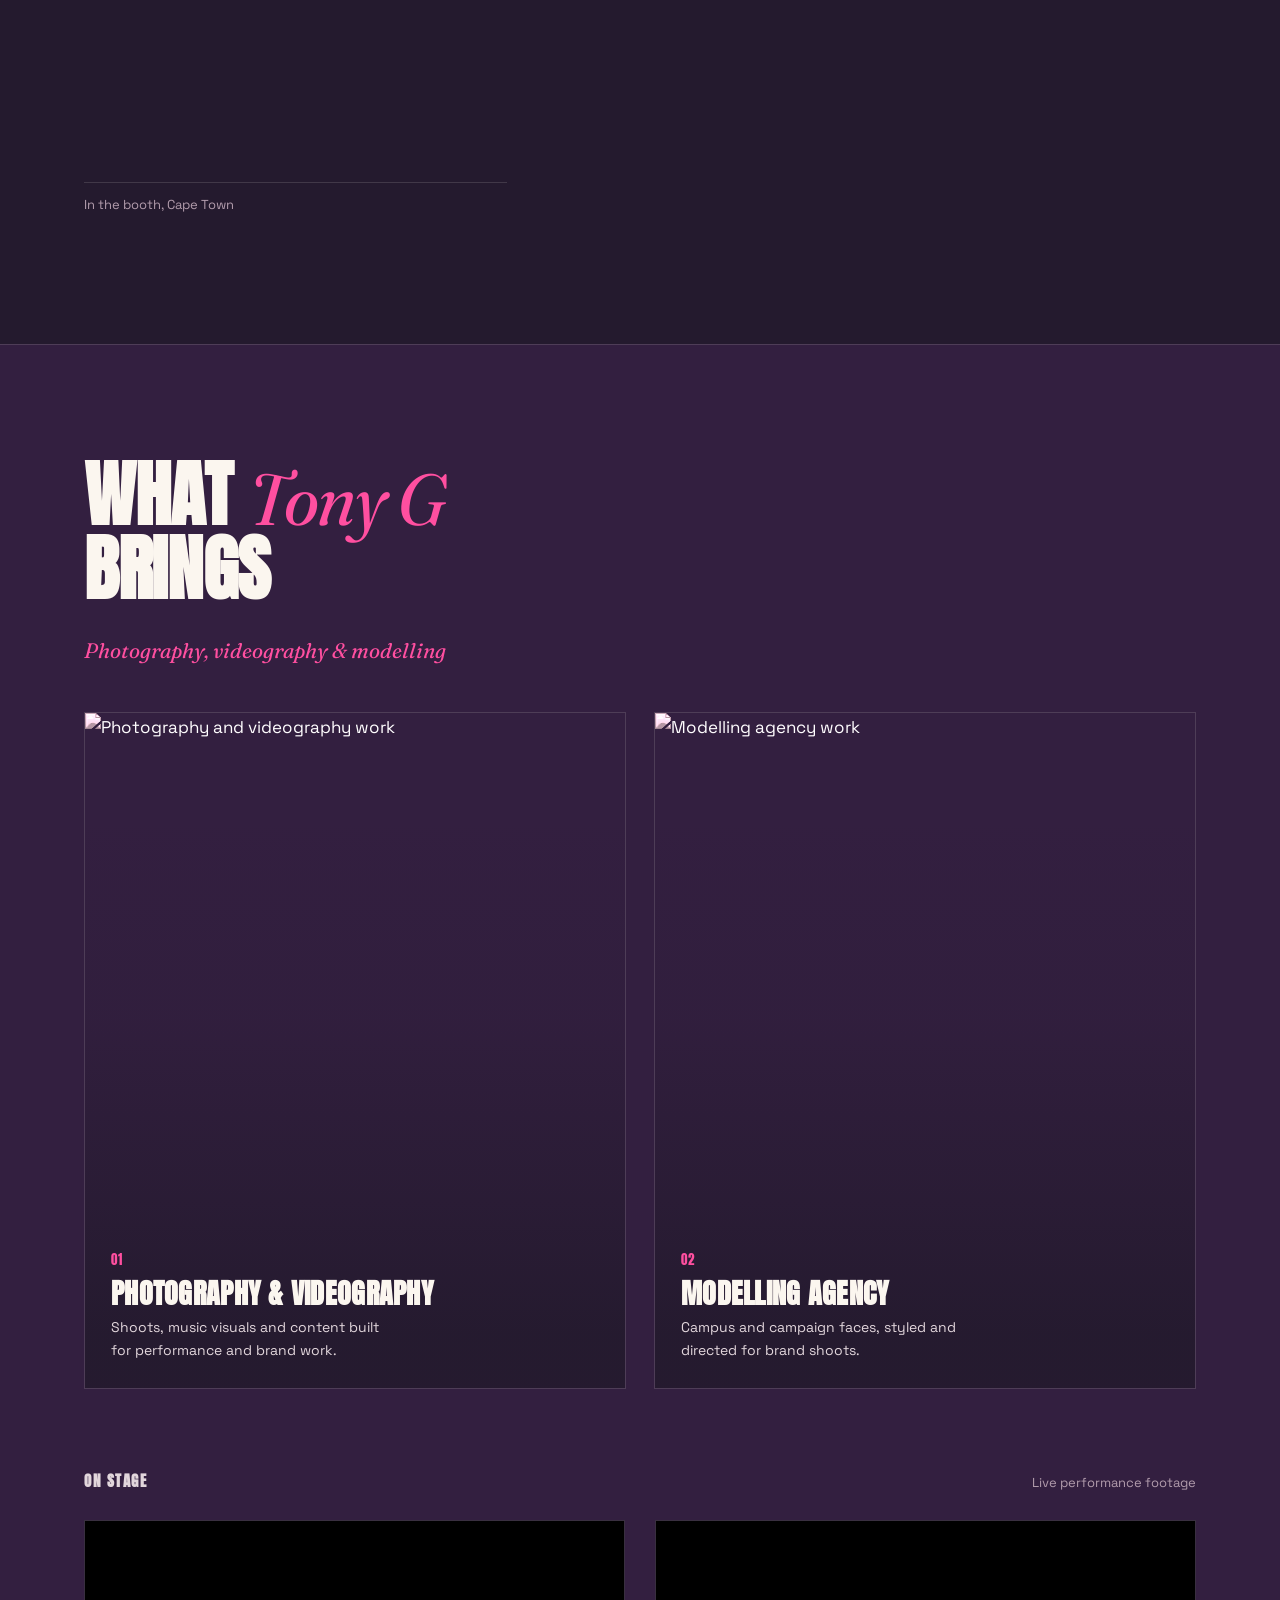
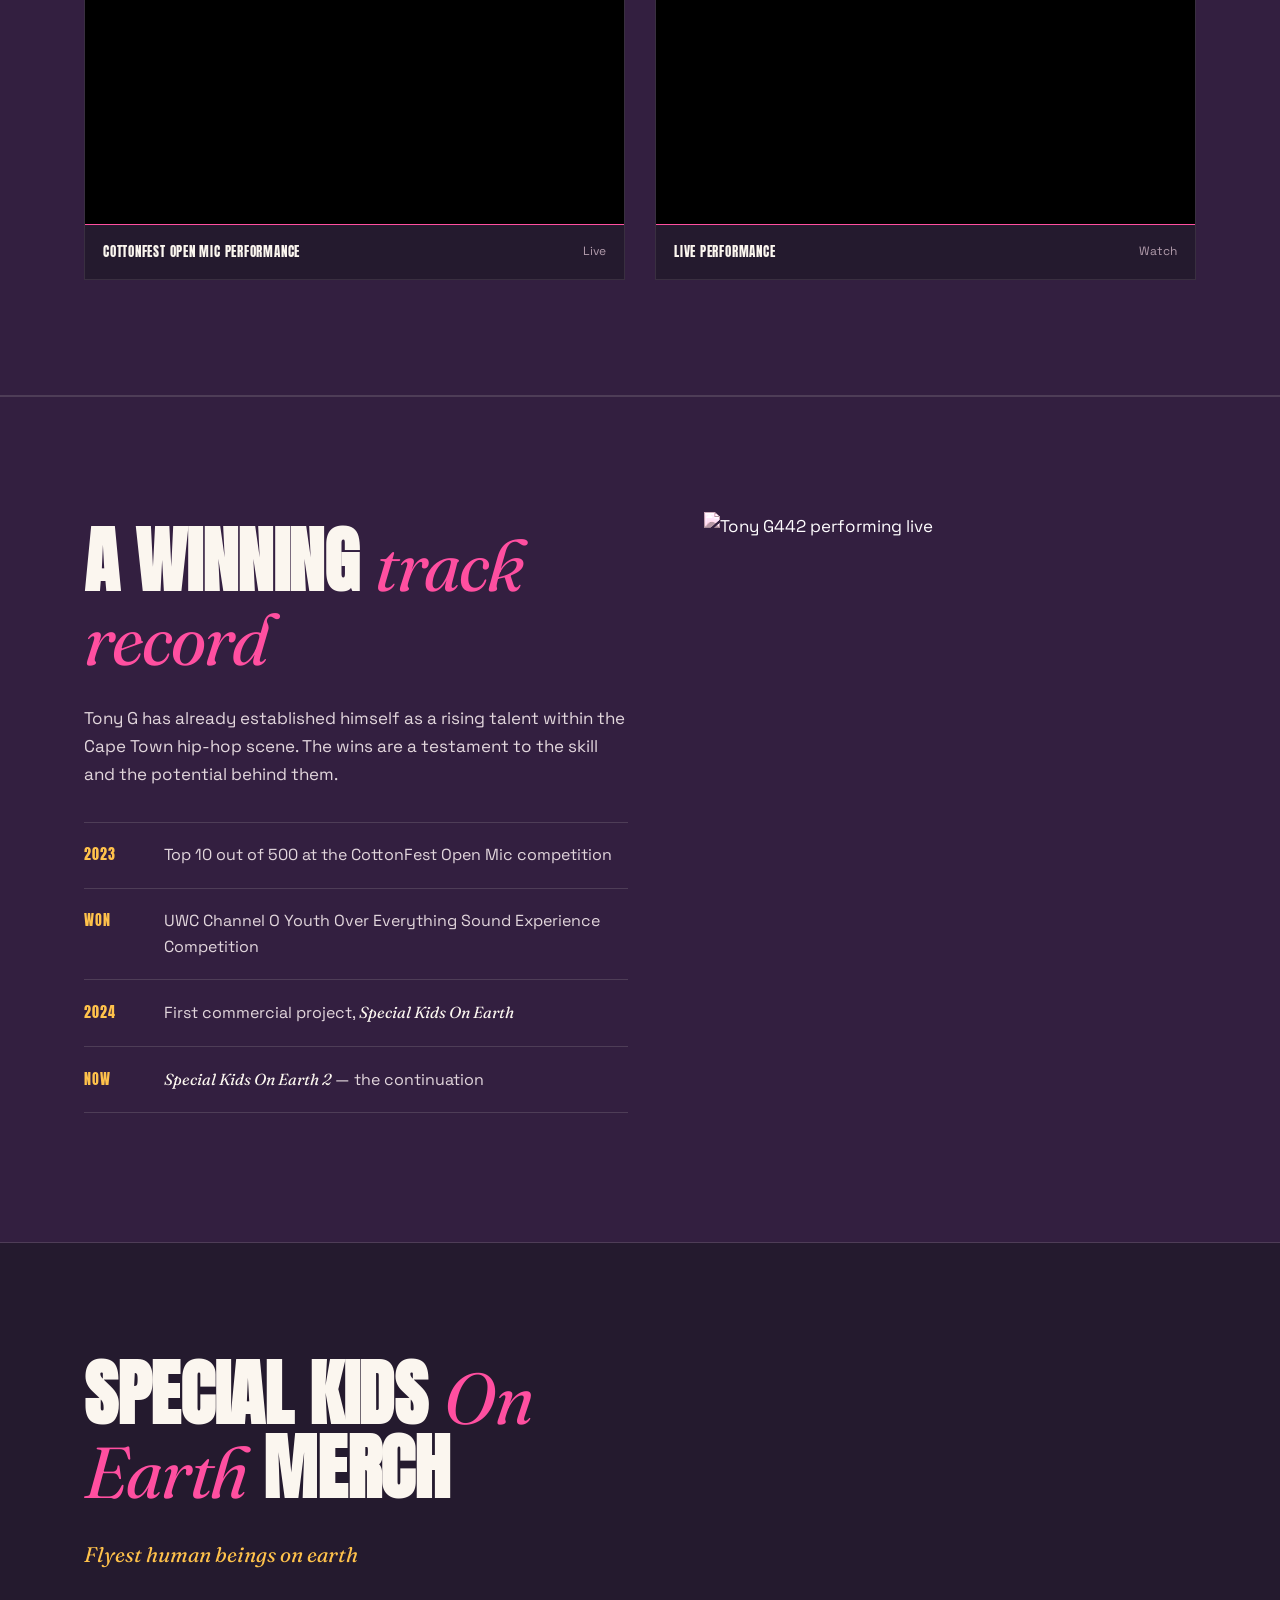
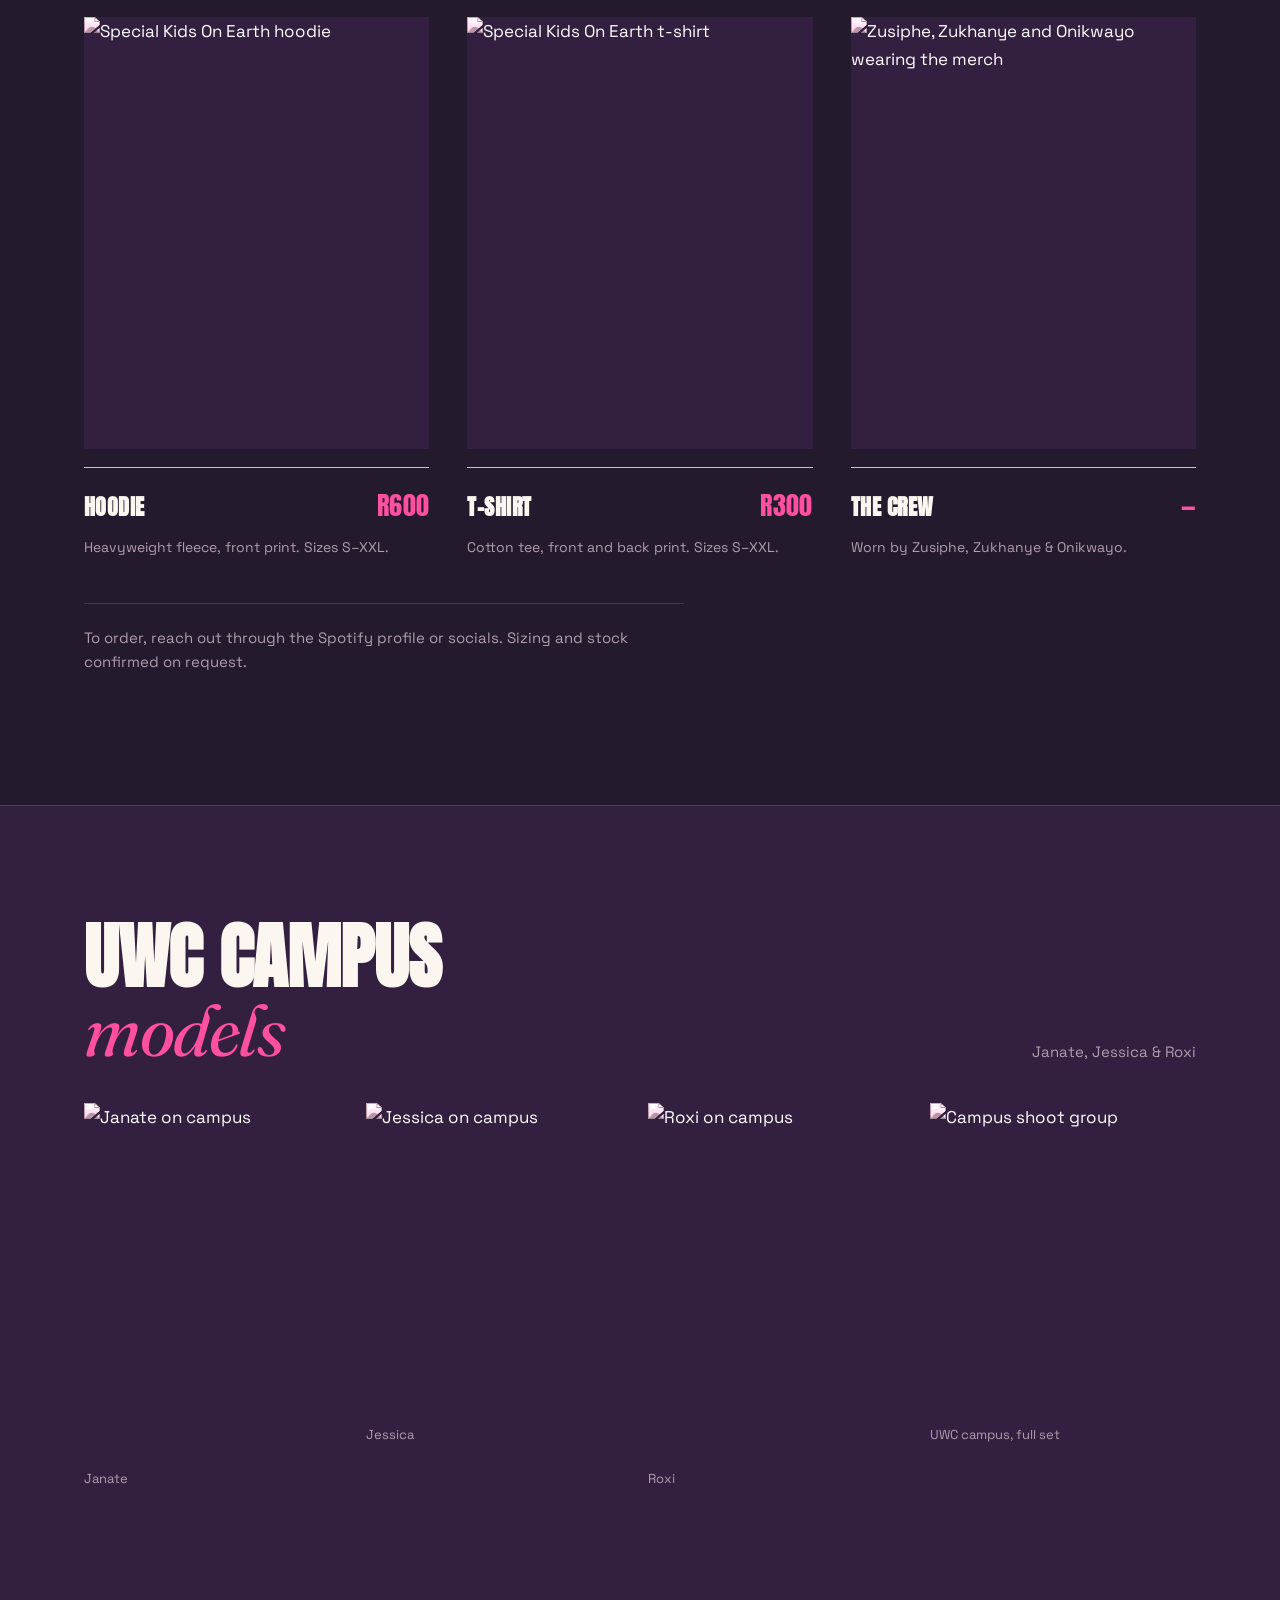
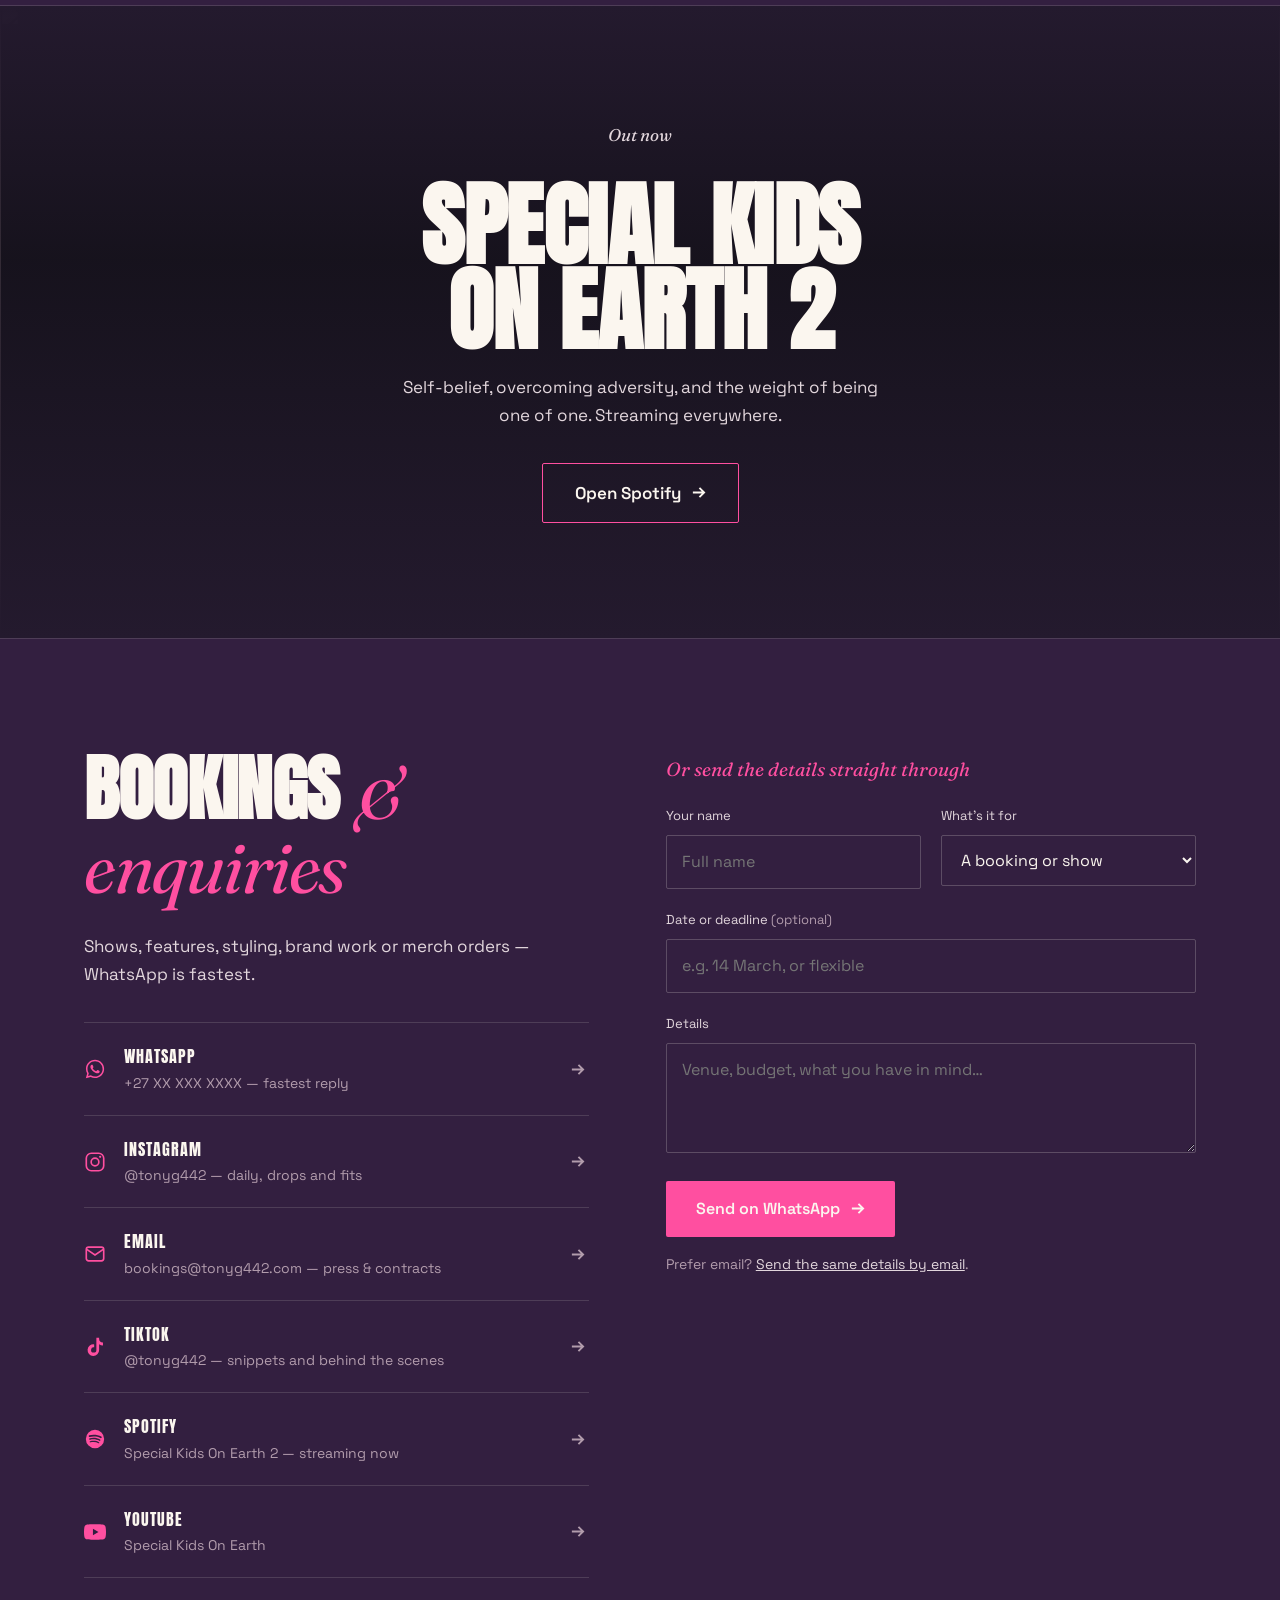
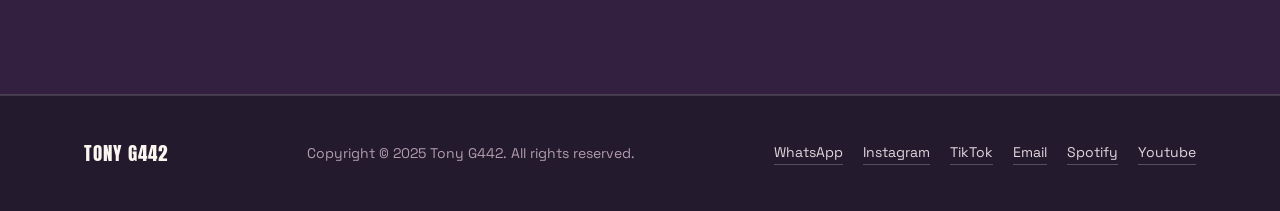
==== commit eba9f436: "final commit for now" ====
--- a/tony-g442-v2.html
+++ b/tony-g442-v2.html
@@ -8,490 +8,11 @@
 <meta property="og:title" content="Tony G442">
 <meta property="og:type" content="website">
 <meta property="og:description" content="South African rising star Tony G442 drops Special Kids On Earth 2 — the continuation of the saga.">
-
+<script src="static/awe.js"></script>
 <link rel="preconnect" href="https://fonts.googleapis.com">
 <link rel="preconnect" href="https://fonts.gstatic.com" crossorigin>
 <link href="https://fonts.googleapis.com/css2?family=Anton&family=Fraunces:opsz,wght@9..144,400;9..144,600&family=Space+Grotesk:wght@400;500;600&display=swap" rel="stylesheet">
-
-<style>
-/* ============================================================
-   1. TOKENS
-   ============================================================ */
-:root{
-  /* base */
-  --void:      #14111A;   /* deep plum-black ground */
-  --void-2:    #1D1824;   /* raised panel */
-  --bone:      #F2ECE3;   /* warm paper */
-  --bone-dim:  #C9C1B8;
-  --mute:      #8A8290;
-
-  /* accents */
-  --amber:     #E9B04A;   /* primary signal */
-  --ultra:     #3A4FE8;   /* secondary, used sparingly */
-  --ember:     #E4533C;
-
-  --display: "Anton", "Arial Narrow", sans-serif;
-  --serif:   "Fraunces", Georgia, serif;
-  --body:    "Space Grotesk", "Helvetica Neue", Arial, sans-serif;
-
-  --gutter: clamp(20px, 5vw, 80px);
-  --max: 1240px;
-  --rule: 1px solid rgba(242,236,227,.14);
-}
-
-*,*::before,*::after{ box-sizing:border-box; }
-
-html{ scroll-behavior:smooth; }
-@media (prefers-reduced-motion: reduce){
-  html{ scroll-behavior:auto; }
-  *{ animation:none !important; transition:none !important; }
-}
-
-body{
-  margin:0;
-  background:var(--void);
-  color:var(--bone);
-  font-family:var(--body);
-  font-size:17px;
-  line-height:1.65;
-  -webkit-font-smoothing:antialiased;
-  overflow-x:hidden;
-}
-
-img{ max-width:100%; display:block; }
-a{ color:inherit; }
-
-:focus-visible{
-  outline:2px solid var(--amber);
-  outline-offset:4px;
-}
-
-.wrap{
-  width:100%;
-  max-width:var(--max);
-  margin-inline:auto;
-  padding-inline:var(--gutter);
-}
-
-.skip{
-  position:absolute; left:-9999px;
-  background:var(--amber); color:var(--void);
-  padding:12px 18px; z-index:400; font-weight:600;
-}
-.skip:focus{ left:14px; top:14px; }
-
-/* film grain — the one texture that carries the whole mood */
-body::after{
-  content:"";
-  position:fixed; inset:0; z-index:500;
-  pointer-events:none;
-  opacity:.055;
-  background-image:url("data:image/svg+xml;utf8,<svg xmlns='http://www.w3.org/2000/svg' width='160' height='160'><filter id='n'><feTurbulence type='fractalNoise' baseFrequency='.85' numOctaves='3'/></filter><rect width='160' height='160' filter='url(%23n)'/></svg>");
-}
-
-/* shared image treatment: duotone-ish, keeps random placeholders cohesive */
-.tone{
-  filter:grayscale(1) contrast(1.12) brightness(.92) sepia(.22) hue-rotate(345deg) saturate(1.25);
-  transition:filter .5s ease;
-}
-.tone:hover{ filter:grayscale(.15) contrast(1.05) brightness(1); }
-
-/* ============================================================
-   2. NAV
-   ============================================================ */
-.nav{
-  position:sticky; top:0; z-index:200;
-  background:rgba(20,17,26,.82);
-  backdrop-filter:blur(14px);
-  border-bottom:var(--rule);
-}
-.nav__inner{
-  display:flex; align-items:center; justify-content:space-between;
-  gap:16px; min-height:70px;
-}
-.nav__mark{
-  font-family:var(--display);
-  font-size:21px;
-  letter-spacing:.06em;
-  text-decoration:none;
-  display:flex; align-items:center; gap:11px;
-}
-.nav__dot{
-  width:9px; height:9px; border-radius:50%;
-  background:var(--amber); flex:none;
-}
-.nav__links{
-  display:flex; gap:32px;
-  list-style:none; margin:0; padding:0;
-}
-.nav__links a{
-  text-decoration:none;
-  font-size:14px; font-weight:500;
-  color:var(--bone-dim);
-  padding:6px 0;
-  position:relative;
-  transition:color .25s ease;
-}
-.nav__links a::after{
-  content:""; position:absolute; left:0; right:100%; bottom:0;
-  height:1px; background:var(--amber);
-  transition:right .3s ease;
-}
-.nav__links a:hover{ color:var(--bone); }
-.nav__links a:hover::after,
-.nav__links a[aria-current="true"]::after{ right:0; }
-.nav__links a[aria-current="true"]{ color:var(--bone); }
-
-.nav__toggle{
-  display:none;
-  background:none; border:1px solid rgba(242,236,227,.3);
-  color:var(--bone); font:inherit; font-size:13px; font-weight:600;
-  padding:8px 15px; cursor:pointer; border-radius:2px;
-}
-
-@media (max-width:820px){
-  .nav__toggle{ display:block; }
-  .nav__links{
-    position:absolute; inset:100% 0 auto 0;
-    flex-direction:column; gap:0;
-    background:var(--void);
-    border-bottom:var(--rule);
-    padding:6px var(--gutter) 22px;
-  }
-  .nav__links[hidden]{ display:none; }
-  .nav__links a{
-    display:block; padding:14px 0; font-size:18px;
-    border-bottom:var(--rule);
-  }
-  .nav__links a::after{ display:none; }
-}
-
-/* ============================================================
-   3. HERO
-   ============================================================ */
-.hero{
-  position:relative;
-  min-height:clamp(560px, 88vh, 900px);
-  display:flex; align-items:flex-end;
-  padding-bottom:clamp(40px,6vw,72px);
-  overflow:hidden;
-}
-.hero__bg{
-  position:absolute; inset:0;
-  z-index:0;
-}
-.hero__bg img{
-  width:100%; height:100%; object-fit:cover;
-  object-position:center 30%;
-}
-.hero__bg::after{
-  content:"";
-  position:absolute; inset:0;
-  background:
-    linear-gradient(to top, var(--void) 4%, rgba(20,17,26,.62) 45%, rgba(20,17,26,.35) 100%),
-    linear-gradient(to right, rgba(20,17,26,.75), transparent 62%);
-}
-.hero__inner{ position:relative; z-index:1; width:100%; }
-
-.hero__eyebrow{
-  font-family:var(--serif);
-  font-style:italic;
-  font-size:clamp(15px,1.7vw,19px);
-  color:var(--amber);
-  margin:0 0 14px;
-}
-.hero__name{
-  font-family:var(--display);
-  font-size:clamp(70px, 17vw, 210px);
-  line-height:.8;
-  letter-spacing:-.01em;
-  margin:0 0 26px;
-  text-transform:uppercase;
-}
-.hero__name .l1{ display:block; }
-.hero__name .l2{
-  display:block;
-  margin-left:.04em;
-  -webkit-text-stroke:2px var(--amber);
-  color:transparent;
-}
-.hero__foot{
-  display:flex; flex-wrap:wrap;
-  align-items:flex-end; justify-content:space-between;
-  gap:26px 40px;
-  border-top:var(--rule);
-  padding-top:22px;
-}
-.hero__tag{
-  margin:0;
-  max-width:34ch;
-  font-size:clamp(16px,1.8vw,19px);
-  color:var(--bone-dim);
-}
-.hero__cta{
-  display:inline-flex; align-items:center; gap:10px;
-  background:var(--amber); color:var(--void);
-  font-weight:600; text-decoration:none;
-  padding:15px 28px; border-radius:2px;
-  flex:none;
-  transition:background .25s ease, transform .25s ease;
-}
-.hero__cta:hover{ background:var(--bone); transform:translateY(-2px); }
-.hero__cta svg{ width:15px; height:15px; }
-
-/* ticker */
-.ticker{
-  border-block:var(--rule);
-  background:var(--void-2);
-  overflow:hidden; white-space:nowrap;
-}
-.ticker__track{
-  display:inline-flex; gap:40px;
-  padding:13px 0;
-  font-family:var(--display);
-  font-size:14px; letter-spacing:.12em;
-  color:var(--bone-dim);
-  animation:slide 34s linear infinite;
-}
-.ticker__track i{ color:var(--amber); font-style:normal; }
-@keyframes slide{ from{transform:translateX(0)} to{transform:translateX(-50%)} }
-
-/* ============================================================
-   4. SECTION FURNITURE
-   ============================================================ */
-section{ padding-block:clamp(66px,9vw,124px); position:relative; }
-
-.h2{
-  font-family:var(--display);
-  font-size:clamp(34px,6vw,72px);
-  line-height:.96;
-  letter-spacing:-.005em;
-  text-transform:uppercase;
-  margin:0 0 30px;
-  max-width:14ch;
-}
-.h2 em{
-  font-family:var(--serif);
-  font-style:italic;
-  font-weight:400;
-  text-transform:none;
-  letter-spacing:-.02em;
-  color:var(--amber);
-}
-p{ max-width:64ch; }
-.lede{
-  font-family:var(--serif);
-  font-size:clamp(20px,2.4vw,27px);
-  line-height:1.42;
-  color:var(--bone);
-}
-
-/* ============================================================
-   5. ABOUT
-   ============================================================ */
-.bio__grid{
-  display:grid;
-  grid-template-columns:minmax(0,.9fr) minmax(0,1.3fr);
-  gap:clamp(28px,6vw,86px);
-  align-items:start;
-}
-.bio__body p{ color:var(--bone-dim); }
-.bio__body p + p{ margin-top:1.25em; }
-.bio__body em{ font-family:var(--serif); font-style:italic; color:var(--bone); }
-.bio__side img{
-  aspect-ratio:3/4; object-fit:cover;
-  margin-top:34px;
-}
-.bio__cap{
-  font-size:13px; color:var(--mute);
-  padding-top:11px; border-top:var(--rule); margin-top:11px;
-}
-@media (max-width:880px){ .bio__grid{ grid-template-columns:1fr; } }
-
-/* ============================================================
-   6. TRACK RECORD
-   ============================================================ */
-.record{ background:var(--void-2); border-block:var(--rule); }
-.record__grid{
-  display:grid;
-  grid-template-columns:1.05fr .95fr;
-  gap:clamp(30px,6vw,76px);
-  align-items:center;
-}
-.record__list{
-  list-style:none; margin:34px 0 0; padding:0;
-}
-.record__list li{
-  display:grid;
-  grid-template-columns:auto 1fr;
-  gap:22px;
-  padding:19px 0;
-  border-top:var(--rule);
-  align-items:baseline;
-}
-.record__list li:last-child{ border-bottom:var(--rule); }
-.record__yr{
-  font-family:var(--display);
-  font-size:14px; letter-spacing:.08em;
-  color:var(--amber);
-  min-width:58px;
-}
-.record__what{ font-size:16px; color:var(--bone-dim); }
-.record__what em{ font-family:var(--serif); font-style:italic; color:var(--bone); }
-.record__img img{ aspect-ratio:4/5; object-fit:cover; }
-@media (max-width:880px){ .record__grid{ grid-template-columns:1fr; } }
-
-/* ============================================================
-   7. MERCH
-   ============================================================ */
-.merch__head{ margin-bottom:46px; }
-.merch__sub{
-  font-family:var(--serif); font-style:italic;
-  font-size:clamp(17px,2vw,21px);
-  color:var(--amber); margin:0;
-}
-.merch__grid{
-  display:grid;
-  grid-template-columns:repeat(auto-fit,minmax(280px,1fr));
-  gap:clamp(20px,3vw,40px);
-}
-.merch__card{ display:flex; flex-direction:column; }
-.merch__shot{
-  position:relative; overflow:hidden;
-  background:var(--void-2);
-}
-.merch__shot img{
-  aspect-ratio:4/5; object-fit:cover;
-  cursor:zoom-in;
-  transition:transform .7s cubic-bezier(.2,.7,.3,1), filter .5s ease;
-}
-.merch__shot:hover img{ transform:scale(1.04); }
-.merch__row{
-  display:flex; align-items:baseline; justify-content:space-between;
-  gap:16px;
-  border-top:1px solid var(--amber);
-  padding-top:16px; margin-top:18px;
-}
-.merch__row h3{
-  font-family:var(--display);
-  font-size:22px; letter-spacing:.02em;
-  text-transform:uppercase;
-  margin:0;
-}
-.price{
-  font-family:var(--display);
-  font-size:26px; color:var(--amber);
-  letter-spacing:.01em;
-}
-.merch__meta{ margin:9px 0 0; font-size:14px; color:var(--mute); }
-.merch__note{
-  margin-top:44px; padding-top:22px;
-  border-top:var(--rule);
-  font-size:15px; color:var(--mute);
-  max-width:60ch;
-}
-
-/* ============================================================
-   8. GALLERY
-   ============================================================ */
-.faces{ background:var(--void-2); border-block:var(--rule); }
-.faces__head{
-  display:flex; flex-wrap:wrap; gap:14px 36px;
-  align-items:flex-end; justify-content:space-between;
-  margin-bottom:38px;
-}
-.faces__head .h2{ margin:0; }
-.faces__head p{ margin:0; color:var(--mute); font-size:15px; }
-.faces__grid{
-  display:grid;
-  grid-template-columns:repeat(auto-fit,minmax(230px,1fr));
-  gap:16px;
-}
-.faces__grid figure{ margin:0; position:relative; overflow:hidden; }
-.faces__grid img{
-  aspect-ratio:3/4; object-fit:cover; cursor:zoom-in;
-  transition:transform .7s cubic-bezier(.2,.7,.3,1), filter .5s ease;
-}
-.faces__grid figure:hover img{ transform:scale(1.04); }
-.faces__grid figcaption{
-  font-size:13px; color:var(--mute);
-  padding-top:11px;
-}
-.faces__grid figure:nth-child(even) img{ aspect-ratio:3/3.5; }
-
-/* ============================================================
-   9. LISTEN
-   ============================================================ */
-.listen{ text-align:center; position:relative; overflow:hidden; }
-.listen__bg{ position:absolute; inset:0; z-index:0; }
-.listen__bg img{ width:100%; height:100%; object-fit:cover; }
-.listen__bg::after{
-  content:""; position:absolute; inset:0;
-  background:linear-gradient(to bottom, var(--void) 0%, rgba(20,17,26,.86) 40%, var(--void) 100%);
-}
-.listen .wrap{ position:relative; z-index:1; }
-.listen__kicker{
-  font-family:var(--serif); font-style:italic;
-  color:var(--amber); margin:0 0 12px;
-}
-.listen h2{
-  font-family:var(--display);
-  font-size:clamp(36px,7.5vw,92px);
-  line-height:.92;
-  text-transform:uppercase;
-  letter-spacing:-.005em;
-  margin:0 0 20px;
-}
-.listen p{ margin:0 auto 34px; max-width:44ch; color:var(--bone-dim); }
-.btn{
-  display:inline-flex; align-items:center; gap:10px;
-  background:transparent; color:var(--bone);
-  border:1px solid var(--amber);
-  font-weight:600; text-decoration:none;
-  padding:15px 32px; border-radius:2px;
-  transition:background .25s ease, color .25s ease;
-}
-.btn:hover{ background:var(--amber); color:var(--void); }
-.btn svg{ width:15px; height:15px; }
-
-/* ============================================================
-   10. FOOTER
-   ============================================================ */
-.foot{
-  border-top:var(--rule);
-  padding-block:42px;
-  font-size:14px; color:var(--mute);
-}
-.foot__inner{
-  display:flex; flex-wrap:wrap; gap:16px 36px;
-  justify-content:space-between; align-items:center;
-}
-.foot__mark{ font-family:var(--display); color:var(--bone); font-size:19px; letter-spacing:.06em; }
-.foot a{ color:var(--bone-dim); text-decoration:none; border-bottom:1px solid rgba(242,236,227,.25); }
-.foot a:hover{ color:var(--amber); border-bottom-color:var(--amber); }
-
-/* ============================================================
-   11. LIGHTBOX
-   ============================================================ */
-.lb{
-  position:fixed; inset:0; z-index:600;
-  background:rgba(20,17,26,.96);
-  display:flex; align-items:center; justify-content:center;
-  padding:26px;
-}
-.lb[hidden]{ display:none; }
-.lb img{
-  max-width:min(1000px,94vw); max-height:86vh;
-  width:auto; object-fit:contain;
-}
-.lb__close{
-  position:absolute; top:20px; right:20px;
-  background:none; border:1px solid rgba(242,236,227,.4);
-  color:var(--bone); font:inherit; font-size:13px; font-weight:600;
-  padding:9px 16px; cursor:pointer; border-radius:2px;
-}
-.lb__close:hover{ background:var(--amber); color:var(--void); border-color:var(--amber); }
-</style>
+<link rel="stylesheet" href="static/styles.css">
 </head>
 
 <body>
@@ -505,10 +26,12 @@
     <nav aria-label="Main">
       <ul class="nav__links" id="navLinks">
         <li><a href="#about">About</a></li>
+        <li><a href="#services">Services</a></li>
         <li><a href="#record">Track record</a></li>
         <li><a href="#merch">Merch</a></li>
         <li><a href="#faces">Gallery</a></li>
         <li><a href="#listen">Listen</a></li>
+        <li><a href="#contact">Contact</a></li>
       </ul>
     </nav>
   </div>
@@ -572,6 +95,57 @@
     </div>
   </section>
 
+  <!-- ============ SERVICES ============ -->
+  <section class="services" id="services">
+    <div class="wrap">
+      <div class="services__head">
+        <h2 class="h2">What <em>Tony G</em> brings</h2>
+        <p class="services__sub">Photography, videography &amp; modelling</p>
+      </div>
+
+      <div class="tiles">
+        <!-- REPLACE: photography/videography work sample -->
+        <article class="tile">
+          <img class="tone" src="https://picsum.photos/seed/tonyg-photog/900/1125" alt="Photography and videography work">
+          <div class="tile__label">
+            <span class="no">01</span>
+            <h3>Photography &amp; Videography</h3>
+            <p>Shoots, music visuals and content built for performance and brand work.</p>
+          </div>
+        </article>
+
+        <!-- REPLACE: modelling / campaign shot -->
+        <article class="tile">
+          <img class="tone" src="https://picsum.photos/seed/tonyg-model/900/1125" alt="Modelling agency work">
+          <div class="tile__label">
+            <span class="no">02</span>
+            <h3>Modelling Agency</h3>
+            <p>Campus and campaign faces, styled and directed for brand shoots.</p>
+          </div>
+        </article>
+      </div>
+
+      <div class="reel__head">
+        <h3>On stage</h3>
+        <span>Live performance footage</span>
+      </div>
+      <div class="reel">
+        <div class="reel__item">
+          <div class="reel__frame">
+            <iframe src="https://www.youtube.com/embed/6oht7ri9Mhk" title="Tony G442 performance" loading="lazy" allow="accelerometer; autoplay; clipboard-write; encrypted-media; gyroscope; picture-in-picture" allowfullscreen></iframe>
+          </div>
+          <div class="reel__cap"><b>CottonFest Open Mic performance</b><span>Live</span></div>
+        </div>
+        <div class="reel__item">
+          <div class="reel__frame">
+            <iframe src="https://www.youtube.com/embed/Kze4k4z3FIY" title="Tony G442 performance" loading="lazy" allow="accelerometer; autoplay; clipboard-write; encrypted-media; gyroscope; picture-in-picture" allowfullscreen></iframe>
+          </div>
+          <div class="reel__cap"><b>Live performance</b><span>Watch</span></div>
+        </div>
+      </div>
+    </div>
+  </section>
+
   <!-- ============ TRACK RECORD ============ -->
   <section class="record" id="record">
     <div class="wrap record__grid">
@@ -659,13 +233,131 @@
     </div>
   </section>
 
+  <!-- ============ CONTACT ============ -->
+  <!--
+    REPLACE THE PLACEHOLDER DETAILS BELOW:
+      WhatsApp  -> change 27XXXXXXXXX in BOTH the href and the JS var WA_NUMBER
+                   (country code, no +, no spaces. SA mobile 082 123 4567 = 27821234567)
+      Instagram -> change tonyg442
+      Email     -> change bookings@tonyg442.com in BOTH the href and the JS var EMAIL
+      TikTok    -> change tonyg442, or delete the whole <li>
+  -->
+  <section class="contact" id="contact">
+    <div class="wrap contact__grid">
+
+      <div>
+        <h2 class="h2">Bookings <em>&amp; enquiries</em></h2>
+        <p class="contact__intro">Shows, features, styling, brand work or merch orders — WhatsApp is fastest.</p>
+
+        <ul class="channels">
+          <li>
+            <a href="https://wa.me/27686662424" target="_blank" rel="noopener">
+              <svg class="ico" viewBox="0 0 24 24" fill="currentColor" aria-hidden="true"><path d="M12.04 2C6.58 2 2.13 6.45 2.13 11.91c0 1.75.46 3.45 1.32 4.95L2 22l5.25-1.38a9.87 9.87 0 0 0 4.79 1.22h.01c5.46 0 9.91-4.45 9.91-9.91C21.96 6.45 17.5 2 12.04 2Zm0 18.15h-.01a8.2 8.2 0 0 1-4.18-1.15l-.3-.18-3.11.82.83-3.04-.2-.31a8.17 8.17 0 0 1-1.25-4.38c0-4.54 3.69-8.23 8.23-8.23 2.2 0 4.26.86 5.82 2.41a8.18 8.18 0 0 1 2.41 5.83c0 4.54-3.7 8.23-8.24 8.23Zm4.52-6.16c-.25-.12-1.47-.72-1.69-.81-.23-.08-.39-.12-.56.13-.17.24-.64.8-.79.97-.14.16-.29.19-.54.06-.25-.12-1.05-.39-1.99-1.23-.74-.66-1.23-1.47-1.38-1.72-.14-.25-.01-.38.11-.5.11-.11.25-.29.37-.43.13-.15.17-.25.25-.41.08-.17.04-.31-.02-.43-.06-.12-.56-1.34-.76-1.84-.2-.48-.41-.42-.56-.43h-.48c-.17 0-.43.06-.66.31-.23.25-.86.85-.86 2.06s.89 2.39 1.01 2.56c.12.16 1.75 2.67 4.23 3.74.59.26 1.05.41 1.41.52.59.19 1.13.16 1.56.1.47-.07 1.47-.6 1.67-1.18.21-.58.21-1.07.15-1.18-.06-.11-.23-.17-.48-.29Z"/></svg>
+              <span class="lbl"><b>WhatsApp</b><span>+27 XX XXX XXXX — fastest reply</span></span>
+              <svg class="arrow" viewBox="0 0 16 16" fill="none" stroke="currentColor" stroke-width="2" aria-hidden="true"><path d="M2 8h12M9 3l5 5-5 5"/></svg>
+            </a>
+          </li>
+
+          <li>
+            <a href="https://instagram.com/tonyg442" target="_blank" rel="noopener">
+              <svg class="ico" viewBox="0 0 24 24" fill="none" stroke="currentColor" stroke-width="1.8" aria-hidden="true"><rect x="2.5" y="2.5" width="19" height="19" rx="5.5"/><circle cx="12" cy="12" r="4.2"/><circle cx="17.6" cy="6.4" r="1.2" fill="currentColor" stroke="none"/></svg>
+              <span class="lbl"><b>Instagram</b><span>@tonyg442 — daily, drops and fits</span></span>
+              <svg class="arrow" viewBox="0 0 16 16" fill="none" stroke="currentColor" stroke-width="2" aria-hidden="true"><path d="M2 8h12M9 3l5 5-5 5"/></svg>
+            </a>
+          </li>
+
+          <li>
+            <a href="mailto:bookings@tonyg442.com">
+              <svg class="ico" viewBox="0 0 24 24" fill="none" stroke="currentColor" stroke-width="1.8" aria-hidden="true"><rect x="2.5" y="4.5" width="19" height="15" rx="2.5"/><path d="m3 7 9 6 9-6"/></svg>
+              <span class="lbl"><b>Email</b><span>bookings@tonyg442.com — press &amp; contracts</span></span>
+              <svg class="arrow" viewBox="0 0 16 16" fill="none" stroke="currentColor" stroke-width="2" aria-hidden="true"><path d="M2 8h12M9 3l5 5-5 5"/></svg>
+            </a>
+          </li>
+
+          <li>
+            <a href="https://tiktok.com/@tonyg442" target="_blank" rel="noopener">
+              <svg class="ico" viewBox="0 0 24 24" fill="currentColor" aria-hidden="true"><path d="M16.5 2h-3v13.2a2.9 2.9 0 1 1-2.4-2.85V9.2A6.3 6.3 0 1 0 16.5 15.4V8.9a7.3 7.3 0 0 0 4.2 1.33V7.2a4.3 4.3 0 0 1-4.2-4.2V2Z"/></svg>
+              <span class="lbl"><b>TikTok</b><span>@tonyg442 — snippets and behind the scenes</span></span>
+              <svg class="arrow" viewBox="0 0 16 16" fill="none" stroke="currentColor" stroke-width="2" aria-hidden="true"><path d="M2 8h12M9 3l5 5-5 5"/></svg>
+            </a>
+          </li>
+
+          <li>
+            <a href="https://open.spotify.com/artist/3IseNZ1znsQ4PcBPBLWTkR" target="_blank" rel="noopener">
+              <svg class="ico" viewBox="0 0 24 24" fill="currentColor" aria-hidden="true"><path d="M12 2a10 10 0 1 0 0 20 10 10 0 0 0 0-20Zm4.59 14.43a.62.62 0 0 1-.86.21c-2.35-1.44-5.3-1.76-8.79-.96a.62.62 0 1 1-.28-1.22c3.81-.87 7.08-.5 9.72 1.11.29.18.39.57.21.86Zm1.22-2.72a.78.78 0 0 1-1.07.26c-2.69-1.65-6.79-2.13-9.97-1.17a.78.78 0 1 1-.45-1.49c3.63-1.1 8.15-.56 11.24 1.33.37.23.48.71.25 1.07Zm.11-2.84c-3.22-1.92-8.54-2.09-11.62-1.16a.93.93 0 1 1-.54-1.79c3.53-1.07 9.4-.86 13.11 1.34a.93.93 0 1 1-.95 1.61Z"/></svg>
+              <span class="lbl"><b>Spotify</b><span>Special Kids On Earth 2 — streaming now</span></span>
+              <svg class="arrow" viewBox="0 0 16 16" fill="none" stroke="currentColor" stroke-width="2" aria-hidden="true"><path d="M2 8h12M9 3l5 5-5 5"/></svg>
+            </a>
+          </li>
+
+          <li>
+            <a href="https://www.youtube.com/@tonyg442"  target="_blank" rel="noopener">
+              <svg class="ico" viewBox="0 0 24 24" fill="currentColor" aria-hidden="true"><path d="M23.498 6.186a2.999 2.999 0 0 0-2.112-2.122C19.505 3.545 12 3.545 12 3.545s-7.505 0-9.386.52A2.999 2.999 0 0 0 .502 6.186 31.4 31.4 0 0 0 0 12a31.4 31.4 0 0 0 .502 5.814 2.999 2.999 0 0 0 2.112 2.122c1.881.52 9.386.52 9.386.52s7.505 0 9.386-.52a2.999 2.999 0 0 0 2.112-2.122A31.4 31.4 0 0 0 24 12a31.4 31.4 0 0 0-.502-5.814zM9.75 15.568V8.432L15.818 12z"/></svg>
+              <span class="lbl"><b>Youtube</b><span>Special Kids On Earth</span></span>
+              <svg class="arrow" viewBox="0 0 16 16" fill="none" stroke="currentColor" stroke-width="2" aria-hidden="true"><path d="M2 8h12M9 3l5 5-5 5"/></svg>
+            </a>
+          </li>
+        </ul>
+      </div>
+
+      <!-- This form has no server. It opens WhatsApp with the message pre-filled. -->
+      <div>
+        <p class="form__head">Or send the details straight through</p>
+
+        <div class="form__row">
+          <div class="field">
+            <label for="fName">Your name</label>
+            <input id="fName" type="text" autocomplete="name" placeholder="Full name">
+          </div>
+          <div class="field">
+            <label for="fType">What's it for</label>
+            <select id="fType">
+              <option>A booking or show</option>
+              <option>A feature or collab</option>
+              <option>Merch order</option>
+              <option>Styling or brand work</option>
+              <option>Press or interview</option>
+              <option>Photography</option>
+              <option>Something else</option>
+            </select>
+          </div>
+        </div>
+
+        <div class="field">
+          <label for="fWhen">Date or deadline <span style="color:var(--mute)">(optional)</span></label>
+          <input id="fWhen" type="text" placeholder="e.g. 14 March, or flexible">
+        </div>
+
+        <div class="field">
+          <label for="fMsg">Details</label>
+          <textarea id="fMsg" placeholder="Venue, budget, what you have in mind…"></textarea>
+        </div>
+
+        <button class="form__send" id="sendWa" type="button">
+          Send on WhatsApp
+          <svg viewBox="0 0 16 16" fill="none" stroke="currentColor" stroke-width="2" aria-hidden="true"><path d="M2 8h12M9 3l5 5-5 5"/></svg>
+        </button>
+
+        <p class="form__alt">Prefer email? <a href="#" id="sendMail">Send the same details by email</a>.</p>
+      </div>
+
+    </div>
+  </section>
+
 </main>
 
 <footer class="foot">
   <div class="wrap foot__inner">
     <span class="foot__mark">TONY G442</span>
     <span>Copyright &copy; 2025 Tony G442. All rights reserved.</span>
-    <span><a href="https://open.spotify.com/artist/3IseNZ1znsQ4PcBPBLWTkR" target="_blank" rel="noopener">Spotify</a></span>
+    <span style="display:flex;gap:20px;flex-wrap:wrap">
+      <a href="https://wa.me/27686662424" target="_blank" rel="noopener">WhatsApp</a>
+      <a href="https://instagram.com/tonygumbe442" target="_blank" rel="noopener">Instagram</a>
+      <a href="https://tiktok.com/@tonygumbe442" target="_blank" rel="noopener">TikTok</a>
+      <a href="mailto:tonygumbe442@gmail.com">Email</a>
+      <a href="https://open.spotify.com/artist/3IseNZ1znsQ4PcBPBLWTkR" target="_blank" rel="noopener">Spotify</a>
+      <a href="https://www.youtube.com/@tonyg442" target="_blank" rel="noopener">Youtube</a>
+    </span>
   </div>
 </footer>
 
@@ -675,102 +367,5 @@
   <img id="lbImg" src="" alt="">
 </div>
 
-<script>
-(function () {
-  "use strict";
-
-  /* ---------- mobile nav ---------- */
-  var toggle = document.getElementById("navToggle");
-  var links  = document.getElementById("navLinks");
-
-  function isMobile(){ return window.matchMedia("(max-width: 820px)").matches; }
-
-  function setNav(open){
-    links.hidden = !open;
-    toggle.setAttribute("aria-expanded", String(open));
-    toggle.textContent = open ? "Close" : "Menu";
-  }
-
-  function syncNav(){
-    if (isMobile()) { setNav(false); }
-    else { links.hidden = false; toggle.setAttribute("aria-expanded","false"); }
-  }
-
-  toggle.addEventListener("click", function(){ setNav(links.hidden); });
-  links.addEventListener("click", function(e){
-    if (e.target.tagName === "A" && isMobile()) { setNav(false); }
-  });
-  window.addEventListener("resize", syncNav);
-  syncNav();
-
-  /* ---------- scroll spy ---------- */
-  var navAnchors = {};
-  links.querySelectorAll("a").forEach(function(a){
-    navAnchors[a.getAttribute("href").slice(1)] = a;
-  });
-
-  if ("IntersectionObserver" in window) {
-    var spy = new IntersectionObserver(function(entries){
-      entries.forEach(function(entry){
-        var a = navAnchors[entry.target.id];
-        if (!a || !entry.isIntersecting) return;
-        for (var k in navAnchors) { navAnchors[k].removeAttribute("aria-current"); }
-        a.setAttribute("aria-current","true");
-      });
-    }, { rootMargin: "-45% 0px -50% 0px" });
-
-    document.querySelectorAll("section[id]").forEach(function(s){ spy.observe(s); });
-  }
-
-  /* ---------- hero parallax (subtle, opt-out on reduced motion) ---------- */
-  var heroImg = document.querySelector(".hero__bg img");
-  var reduce = window.matchMedia("(prefers-reduced-motion: reduce)").matches;
-
-  if (heroImg && !reduce) {
-    var ticking = false;
-    window.addEventListener("scroll", function(){
-      if (ticking) return;
-      ticking = true;
-      requestAnimationFrame(function(){
-        var y = Math.min(window.scrollY, 700);
-        heroImg.style.transform = "translateY(" + (y * 0.16) + "px) scale(1.06)";
-        ticking = false;
-      });
-    }, { passive: true });
-  }
-
-  /* ---------- lightbox ---------- */
-  var lb = document.getElementById("lightbox");
-  var lbImg = document.getElementById("lbImg");
-  var lbClose = document.getElementById("lbClose");
-  var lastFocus = null;
-
-  function openLb(src, alt){
-    lastFocus = document.activeElement;
-    lbImg.src = src;
-    lbImg.alt = alt || "";
-    lb.hidden = false;
-    lbClose.focus();
-    document.body.style.overflow = "hidden";
-  }
-
-  function closeLb(){
-    lb.hidden = true;
-    lbImg.src = "";
-    document.body.style.overflow = "";
-    if (lastFocus) { lastFocus.focus(); }
-  }
-
-  document.querySelectorAll("img[data-zoom]").forEach(function(img){
-    img.addEventListener("click", function(){ openLb(img.currentSrc || img.src, img.alt); });
-  });
-
-  lbClose.addEventListener("click", closeLb);
-  lb.addEventListener("click", function(e){ if (e.target === lb) closeLb(); });
-  document.addEventListener("keydown", function(e){
-    if (e.key === "Escape" && !lb.hidden) closeLb();
-  });
-})();
-</script>
 </body>
 </html>
--- a/static/styles.css
+++ b/static/styles.css
@@ -0,0 +1,682 @@
+
+/* ============================================================
+   1. TOKENS
+   ============================================================ */
+:root{
+  /* base */
+  --void:      #241A2E;   /* bright plum ground */
+  --void-2:    #331F40;   /* raised panel */
+  --bone:      #FBF6EF;   /* warm paper */
+  --bone-dim:  #E2D6DC;
+  --mute:      #B29CAC;
+
+  /* accents */
+  --amber:     #FFC24B;   /* primary signal */
+  --pink:      #FF4FA0;   /* second signal — hits, kickers, glow */
+  --ultra:     #3A4FE8;   /* secondary, used sparingly */
+  --ember:     #E4533C;
+
+  --display: "Anton", "Arial Narrow", sans-serif;
+  --serif:   "Fraunces", Georgia, serif;
+  --body:    "Space Grotesk", "Helvetica Neue", Arial, sans-serif;
+
+  --gutter: clamp(20px, 5vw, 80px);
+  --max: 1240px;
+  --rule: 1px solid rgba(242,236,227,.14);
+}
+
+*,*::before,*::after{ box-sizing:border-box; }
+
+html{ scroll-behavior:smooth; }
+@media (prefers-reduced-motion: reduce){
+  html{ scroll-behavior:auto; }
+  *{ animation:none !important; transition:none !important; }
+}
+
+body{
+  margin:0;
+  background:var(--void);
+  color:var(--bone);
+  font-family:var(--body);
+  font-size:17px;
+  line-height:1.65;
+  -webkit-font-smoothing:antialiased;
+  overflow-x:hidden;
+}
+
+img{ max-width:100%; display:block; }
+a{ color:inherit; }
+
+:focus-visible{
+  outline:2px solid var(--amber);
+  outline-offset:4px;
+}
+
+.wrap{
+  width:100%;
+  max-width:var(--max);
+  margin-inline:auto;
+  padding-inline:var(--gutter);
+}
+
+.skip{
+  position:absolute; left:-9999px;
+  background:var(--amber); color:var(--void);
+  padding:12px 18px; z-index:400; font-weight:600;
+}
+.skip:focus{ left:14px; top:14px; }
+
+/* film grain — the one texture that carries the whole mood */
+body::after{
+  content:"";
+  position:fixed; inset:0; z-index:500;
+  pointer-events:none;
+  opacity:.045;
+  background-image:url("data:image/svg+xml;utf8,<svg xmlns='http://www.w3.org/2000/svg' width='160' height='160'><filter id='n'><feTurbulence type='fractalNoise' baseFrequency='.85' numOctaves='3'/></filter><rect width='160' height='160' filter='url(%23n)'/></svg>");
+}
+
+/* shared image treatment: duotone-ish, keeps random placeholders cohesive */
+.tone{
+  filter:grayscale(1) contrast(1.1) brightness(1) sepia(.3) hue-rotate(280deg) saturate(1.7);
+  transition:filter .5s ease;
+}
+.tone:hover{ filter:grayscale(.15) contrast(1.05) brightness(1); }
+
+/* ============================================================
+   2. NAV
+   ============================================================ */
+.nav{
+  position:sticky; top:0; z-index:200;
+  background:rgba(20,17,26,.82);
+  backdrop-filter:blur(14px);
+  border-bottom:var(--rule);
+}
+.nav__inner{
+  display:flex; align-items:center; justify-content:space-between;
+  gap:16px; min-height:70px;
+}
+.nav__mark{
+  font-family:var(--display);
+  font-size:21px;
+  letter-spacing:.06em;
+  text-decoration:none;
+  display:flex; align-items:center; gap:11px;
+}
+.nav__dot{
+  width:9px; height:9px; border-radius:50%;
+  background:var(--pink); flex:none;
+}
+.nav__links{
+  display:flex; gap:32px;
+  list-style:none; margin:0; padding:0;
+}
+.nav__links a{
+  text-decoration:none;
+  font-size:14px; font-weight:500;
+  color:var(--bone-dim);
+  padding:6px 0;
+  position:relative;
+  transition:color .25s ease;
+}
+.nav__links a::after{
+  content:""; position:absolute; left:0; right:100%; bottom:0;
+  height:1px; background:var(--pink);
+  transition:right .3s ease;
+}
+.nav__links a:hover{ color:var(--bone); }
+.nav__links a:hover::after,
+.nav__links a[aria-current="true"]::after{ right:0; }
+.nav__links a[aria-current="true"]{ color:var(--bone); }
+
+.nav__toggle{
+  display:none;
+  background:none; border:1px solid rgba(242,236,227,.3);
+  color:var(--bone); font:inherit; font-size:13px; font-weight:600;
+  padding:8px 15px; cursor:pointer; border-radius:2px;
+}
+
+@media (max-width:820px){
+  .nav__toggle{ display:block; }
+  .nav__links{
+    position:absolute; inset:100% 0 auto 0;
+    flex-direction:column; gap:0;
+    background:var(--void);
+    border-bottom:var(--rule);
+    padding:6px var(--gutter) 22px;
+  }
+  .nav__links[hidden]{ display:none; }
+  .nav__links a{
+    display:block; padding:14px 0; font-size:18px;
+    border-bottom:var(--rule);
+  }
+  .nav__links a::after{ display:none; }
+}
+
+/* ============================================================
+   3. HERO
+   ============================================================ */
+.hero{
+  position:relative;
+  min-height:clamp(560px, 88vh, 900px);
+  display:flex; align-items:flex-end;
+  padding-bottom:clamp(40px,6vw,72px);
+  overflow:hidden;
+}
+.hero__bg{
+  position:absolute; inset:0;
+  z-index:0;
+}
+.hero__bg img{
+  width:100%; height:100%; object-fit:cover;
+  object-position:center 30%;
+}
+.hero__bg::after{
+  content:"";
+  position:absolute; inset:0;
+  background:
+    linear-gradient(to top, var(--void) 4%, rgba(20,17,26,.62) 45%, rgba(20,17,26,.35) 100%),
+    linear-gradient(to right, rgba(20,17,26,.75), transparent 62%);
+}
+.hero__inner{ position:relative; z-index:1; width:100%; }
+
+.hero__eyebrow{
+  font-family:var(--serif);
+  font-style:italic;
+  font-size:clamp(15px,1.7vw,19px);
+  color:var(--pink);
+  margin:0 0 14px;
+}
+.hero__name{
+  font-family:var(--display);
+  font-size:clamp(70px, 17vw, 210px);
+  line-height:.8;
+  letter-spacing:-.01em;
+  margin:0 0 26px;
+  text-transform:uppercase;
+}
+.hero__name .l1{ display:block; }
+.hero__name .l2{
+  display:block;
+  margin-left:.04em;
+  -webkit-text-stroke:2px var(--pink);
+  color:transparent;
+  filter:drop-shadow(0 0 26px rgba(255,79,160,.35));
+}
+.hero__foot{
+  display:flex; flex-wrap:wrap;
+  align-items:flex-end; justify-content:space-between;
+  gap:26px 40px;
+  border-top:var(--rule);
+  padding-top:22px;
+}
+.hero__tag{
+  margin:0;
+  max-width:34ch;
+  font-size:clamp(16px,1.8vw,19px);
+  color:var(--bone-dim);
+}
+.hero__cta{
+  display:inline-flex; align-items:center; gap:10px;
+  background:var(--amber); color:var(--void);
+  font-weight:600; text-decoration:none;
+  padding:15px 28px; border-radius:2px;
+  flex:none;
+  transition:background .25s ease, transform .25s ease;
+}
+.hero__cta:hover{ background:var(--pink); color:var(--bone); transform:translateY(-2px); }
+.hero__cta svg{ width:15px; height:15px; }
+
+/* ticker */
+.ticker{
+  border-block:var(--rule);
+  background:var(--void-2);
+  overflow:hidden; white-space:nowrap;
+}
+.ticker__track{
+  display:inline-flex; gap:40px;
+  padding:13px 0;
+  font-family:var(--display);
+  font-size:14px; letter-spacing:.12em;
+  color:var(--bone-dim);
+  animation:slide 34s linear infinite;
+}
+.ticker__track i{ color:var(--amber); font-style:normal; }
+.ticker__track i:nth-of-type(even){ color:var(--pink); }
+@keyframes slide{ from{transform:translateX(0)} to{transform:translateX(-50%)} }
+
+/* ============================================================
+   4. SECTION FURNITURE
+   ============================================================ */
+section{ padding-block:clamp(66px,9vw,124px); position:relative; }
+
+.h2{
+  font-family:var(--display);
+  font-size:clamp(34px,6vw,72px);
+  line-height:.96;
+  letter-spacing:-.005em;
+  text-transform:uppercase;
+  margin:0 0 30px;
+  max-width:14ch;
+}
+.h2 em{
+  font-family:var(--serif);
+  font-style:italic;
+  font-weight:400;
+  text-transform:none;
+  letter-spacing:-.02em;
+  color:var(--pink);
+}
+p{ max-width:64ch; }
+.lede{
+  font-family:var(--serif);
+  font-size:clamp(20px,2.4vw,27px);
+  line-height:1.42;
+  color:var(--bone);
+}
+
+/* ============================================================
+   5. ABOUT
+   ============================================================ */
+.bio__grid{
+  display:grid;
+  grid-template-columns:minmax(0,.9fr) minmax(0,1.3fr);
+  gap:clamp(28px,6vw,86px);
+  align-items:start;
+}
+.bio__body p{ color:var(--bone-dim); }
+.bio__body p + p{ margin-top:1.25em; }
+.bio__body em{ font-family:var(--serif); font-style:italic; color:var(--bone); }
+.bio__side img{
+  aspect-ratio:3/4; object-fit:cover;
+  margin-top:34px;
+}
+.bio__cap{
+  font-size:13px; color:var(--mute);
+  padding-top:11px; border-top:var(--rule); margin-top:11px;
+}
+@media (max-width:880px){ .bio__grid{ grid-template-columns:1fr; } }
+
+/* ============================================================
+   6. TRACK RECORD
+   ============================================================ */
+.record{ background:var(--void-2); border-block:var(--rule); }
+.record__grid{
+  display:grid;
+  grid-template-columns:1.05fr .95fr;
+  gap:clamp(30px,6vw,76px);
+  align-items:center;
+}
+.record__list{
+  list-style:none; margin:34px 0 0; padding:0;
+}
+.record__list li{
+  display:grid;
+  grid-template-columns:auto 1fr;
+  gap:22px;
+  padding:19px 0;
+  border-top:var(--rule);
+  align-items:baseline;
+}
+.record__list li:last-child{ border-bottom:var(--rule); }
+.record__yr{
+  font-family:var(--display);
+  font-size:14px; letter-spacing:.08em;
+  color:var(--amber);
+  min-width:58px;
+}
+.record__what{ font-size:16px; color:var(--bone-dim); }
+.record__what em{ font-family:var(--serif); font-style:italic; color:var(--bone); }
+.record__img img{ aspect-ratio:4/5; object-fit:cover; }
+@media (max-width:880px){ .record__grid{ grid-template-columns:1fr; } }
+
+/* ============================================================
+   6b. SERVICES
+   ============================================================ */
+.services{ background:var(--void-2); border-block:var(--rule); }
+.services__head{ margin-bottom:44px; }
+.services__sub{
+  font-family:var(--serif); font-style:italic;
+  color:var(--pink); margin:0; font-size:clamp(17px,2vw,21px);
+}
+
+.tiles{
+  display:grid;
+  grid-template-columns:repeat(auto-fit,minmax(280px,1fr));
+  gap:clamp(18px,3vw,28px);
+  margin-bottom:clamp(50px,7vw,80px);
+}
+.tile{
+  position:relative;
+  aspect-ratio:4/5;
+  overflow:hidden;
+  border:1px solid rgba(242,236,227,.14);
+}
+.tile img{
+  position:absolute; inset:0;
+  width:100%; height:100%; object-fit:cover;
+  transition:transform .8s cubic-bezier(.2,.7,.3,1);
+}
+.tile:hover img{ transform:scale(1.06); }
+.tile::after{
+  content:"";
+  position:absolute; inset:0;
+  background:linear-gradient(to top, rgba(36,26,46,.94) 8%, rgba(36,26,46,.15) 55%, transparent 85%);
+}
+.tile__label{
+  position:absolute; left:0; right:0; bottom:0; z-index:1;
+  padding:26px;
+}
+.tile__label .no{
+  display:block;
+  font-family:var(--display);
+  font-size:13px; letter-spacing:.1em;
+  color:var(--pink); margin-bottom:8px;
+}
+.tile__label h3{
+  font-family:var(--display);
+  font-size:clamp(22px,2.6vw,28px);
+  text-transform:uppercase;
+  letter-spacing:.01em;
+  margin:0 0 8px;
+  line-height:1.05;
+}
+.tile__label p{
+  margin:0; font-size:14px; color:var(--bone-dim);
+  max-width:32ch;
+}
+
+.reel__head{
+  display:flex; flex-wrap:wrap; gap:12px 30px;
+  align-items:baseline; justify-content:space-between;
+  margin-bottom:26px;
+}
+.reel__head h3{
+  font-family:var(--display);
+  font-size:15px; letter-spacing:.1em; text-transform:uppercase;
+  color:var(--bone-dim); margin:0;
+}
+.reel__head span{ font-size:13px; color:var(--mute); }
+
+.reel{
+  display:grid;
+  grid-template-columns:repeat(auto-fit,minmax(320px,1fr));
+  gap:clamp(20px,3vw,30px);
+}
+.reel__item{ background:var(--void); border:1px solid rgba(242,236,227,.1); }
+.reel__frame{
+  position:relative; width:100%;
+  aspect-ratio:16/9;
+  background:#000;
+}
+.reel__frame iframe{
+  position:absolute; inset:0;
+  width:100%; height:100%; border:0;
+}
+.reel__cap{
+  display:flex; align-items:center; justify-content:space-between;
+  gap:14px;
+  padding:16px 18px;
+  border-top:1px solid var(--pink);
+}
+.reel__cap b{
+  font-family:var(--display);
+  font-size:13px; letter-spacing:.06em; text-transform:uppercase;
+  font-weight:400;
+}
+.reel__cap span{ font-size:12px; color:var(--mute); flex:none; }
+
+/* ============================================================
+   7. MERCH
+   ============================================================ */
+.merch__head{ margin-bottom:46px; }
+.merch__sub{
+  font-family:var(--serif); font-style:italic;
+  font-size:clamp(17px,2vw,21px);
+  color:var(--amber); margin:0;
+}
+.merch__grid{
+  display:grid;
+  grid-template-columns:repeat(auto-fit,minmax(280px,1fr));
+  gap:clamp(20px,3vw,40px);
+}
+.merch__card{ display:flex; flex-direction:column; }
+.merch__shot{
+  position:relative; overflow:hidden;
+  background:var(--void-2);
+}
+.merch__shot img{
+  aspect-ratio:4/5; object-fit:cover;
+  cursor:zoom-in;
+  transition:transform .7s cubic-bezier(.2,.7,.3,1), filter .5s ease;
+}
+.merch__shot:hover img{ transform:scale(1.04); }
+.merch__row{
+  display:flex; align-items:baseline; justify-content:space-between;
+  gap:16px;
+  border-top:1px solid var(--amber);
+  padding-top:16px; margin-top:18px;
+}
+.merch__row h3{
+  font-family:var(--display);
+  font-size:22px; letter-spacing:.02em;
+  text-transform:uppercase;
+  margin:0;
+}
+.price{
+  font-family:var(--display);
+  font-size:26px; color:var(--pink);
+  letter-spacing:.01em;
+}
+.merch__meta{ margin:9px 0 0; font-size:14px; color:var(--mute); }
+.merch__note{
+  margin-top:44px; padding-top:22px;
+  border-top:var(--rule);
+  font-size:15px; color:var(--mute);
+  max-width:60ch;
+}
+
+/* ============================================================
+   8. GALLERY
+   ============================================================ */
+.faces{ background:var(--void-2); border-block:var(--rule); }
+.faces__head{
+  display:flex; flex-wrap:wrap; gap:14px 36px;
+  align-items:flex-end; justify-content:space-between;
+  margin-bottom:38px;
+}
+.faces__head .h2{ margin:0; }
+.faces__head p{ margin:0; color:var(--mute); font-size:15px; }
+.faces__grid{
+  display:grid;
+  grid-template-columns:repeat(auto-fit,minmax(230px,1fr));
+  gap:16px;
+}
+.faces__grid figure{ margin:0; position:relative; overflow:hidden; }
+.faces__grid img{
+  aspect-ratio:3/4; object-fit:cover; cursor:zoom-in;
+  transition:transform .7s cubic-bezier(.2,.7,.3,1), filter .5s ease;
+}
+.faces__grid figure:hover img{ transform:scale(1.04); }
+.faces__grid figcaption{
+  font-size:13px; color:var(--mute);
+  padding-top:11px;
+}
+.faces__grid figure:nth-child(even) img{ aspect-ratio:3/3.5; }
+
+/* ============================================================
+   9. LISTEN
+   ============================================================ */
+.listen{ text-align:center; position:relative; overflow:hidden; }
+.listen__bg{ position:absolute; inset:0; z-index:0; }
+.listen__bg img{ width:100%; height:100%; object-fit:cover; }
+.listen__bg::after{
+  content:""; position:absolute; inset:0;
+  background:linear-gradient(to bottom, var(--void) 0%, rgba(20,17,26,.86) 40%, var(--void) 100%);
+}
+.listen .wrap{ position:relative; z-index:1; }
+.listen__kicker{
+  font-family:var(--serif); font-style:italic;
+  color:var(--pink); margin:0 0 12px;
+}
+.listen h2{
+  font-family:var(--display);
+  font-size:clamp(36px,7.5vw,92px);
+  line-height:.92;
+  text-transform:uppercase;
+  letter-spacing:-.005em;
+  margin:0 0 20px;
+}
+.listen p{ margin:0 auto 34px; max-width:44ch; color:var(--bone-dim); }
+.btn{
+  display:inline-flex; align-items:center; gap:10px;
+  background:transparent; color:var(--bone);
+  border:1px solid var(--pink);
+  font-weight:600; text-decoration:none;
+  padding:15px 32px; border-radius:2px;
+  transition:background .25s ease, color .25s ease;
+}
+.btn:hover{ background:var(--pink); color:var(--bone); }
+.btn svg{ width:15px; height:15px; }
+
+/* ============================================================
+   9b. CONTACT
+   ============================================================ */
+.contact{ background:var(--void-2); border-block:var(--rule); }
+.contact__grid{
+  display:grid;
+  grid-template-columns:minmax(0,1fr) minmax(0,1.05fr);
+  gap:clamp(34px,6vw,84px);
+  align-items:start;
+}
+.contact__intro{ color:var(--bone-dim); margin:0 0 34px; }
+
+/* channel list */
+.channels{ list-style:none; margin:0; padding:0; }
+.channels li{ border-top:var(--rule); }
+.channels li:last-child{ border-bottom:var(--rule); }
+.channels a{
+  display:grid;
+  grid-template-columns:auto 1fr auto;
+  align-items:center;
+  gap:18px;
+  padding:20px 4px 20px 0;
+  text-decoration:none;
+  transition:padding-left .3s ease, color .3s ease;
+}
+.channels a:hover{ padding-left:12px; }
+.channels .ico{
+  width:22px; height:22px; flex:none;
+  color:var(--pink);
+}
+.channels .lbl{ display:block; }
+.channels .lbl b{
+  display:block;
+  font-family:var(--display);
+  font-size:16px; letter-spacing:.06em;
+  text-transform:uppercase;
+  font-weight:400;
+}
+.channels .lbl span{
+  display:block;
+  font-size:14px; color:var(--mute);
+  margin-top:2px;
+}
+.channels .arrow{
+  width:15px; height:15px; color:var(--mute);
+  transition:transform .3s ease, color .3s ease;
+}
+.channels a:hover .arrow{ transform:translateX(5px); color:var(--pink); }
+
+/* form */
+.form__head{
+  font-family:var(--serif); font-style:italic;
+  font-size:19px; color:var(--pink);
+  margin:0 0 20px;
+}
+.field{ margin-bottom:20px; }
+.field label{
+  display:block;
+  font-size:13px; color:var(--bone-dim);
+  margin-bottom:8px;
+}
+.field input,
+.field select,
+.field textarea{
+  width:100%;
+  background:transparent;
+  border:1px solid rgba(242,236,227,.22);
+  border-radius:2px;
+  color:var(--bone);
+  font:inherit; font-size:16px;
+  padding:13px 15px;
+  transition:border-color .25s ease;
+}
+.field input:focus,
+.field select:focus,
+.field textarea:focus{
+  border-color:var(--pink);
+  outline:none;
+}
+.field textarea{ resize:vertical; min-height:110px; }
+.field select option{ background:var(--void-2); color:var(--bone); }
+.form__row{
+  display:grid; grid-template-columns:1fr 1fr; gap:20px;
+}
+.form__send{
+  display:inline-flex; align-items:center; gap:10px;
+  background:var(--pink); color:var(--bone);
+  border:none; border-radius:2px;
+  font:inherit; font-weight:600; font-size:16px;
+  padding:15px 30px; cursor:pointer;
+  transition:background .25s ease, transform .25s ease;
+}
+.form__send:hover{ background:var(--amber); color:var(--void); transform:translateY(-2px); }
+.form__send svg{ width:15px; height:15px; }
+.form__alt{
+  font-size:14px; color:var(--mute);
+  margin:16px 0 0;
+}
+.form__alt a{ color:var(--bone-dim); }
+
+@media (max-width:880px){
+  .contact__grid{ grid-template-columns:1fr; }
+  .form__row{ grid-template-columns:1fr; }
+}
+
+/* ============================================================
+   10. FOOTER
+   ============================================================ */
+.foot{
+  border-top:var(--rule);
+  padding-block:42px;
+  font-size:14px; color:var(--mute);
+}
+.foot__inner{
+  display:flex; flex-wrap:wrap; gap:16px 36px;
+  justify-content:space-between; align-items:center;
+}
+.foot__mark{ font-family:var(--display); color:var(--bone); font-size:19px; letter-spacing:.06em; }
+.foot a{ color:var(--bone-dim); text-decoration:none; border-bottom:1px solid rgba(242,236,227,.25); }
+.foot a:hover{ color:var(--amber); border-bottom-color:var(--amber); }
+
+/* ============================================================
+   11. LIGHTBOX
+   ============================================================ */
+.lb{
+  position:fixed; inset:0; z-index:600;
+  background:rgba(20,17,26,.96);
+  display:flex; align-items:center; justify-content:center;
+  padding:26px;
+}
+.lb[hidden]{ display:none; }
+.lb img{
+  max-width:min(1000px,94vw); max-height:86vh;
+  width:auto; object-fit:contain;
+}
+.lb__close{
+  position:absolute; top:20px; right:20px;
+  background:none; border:1px solid rgba(242,236,227,.4);
+  color:var(--bone); font:inherit; font-size:13px; font-weight:600;
+  padding:9px 16px; cursor:pointer; border-radius:2px;
+}
+.lb__close:hover{ background:var(--amber); color:var(--void); border-color:var(--amber); }
